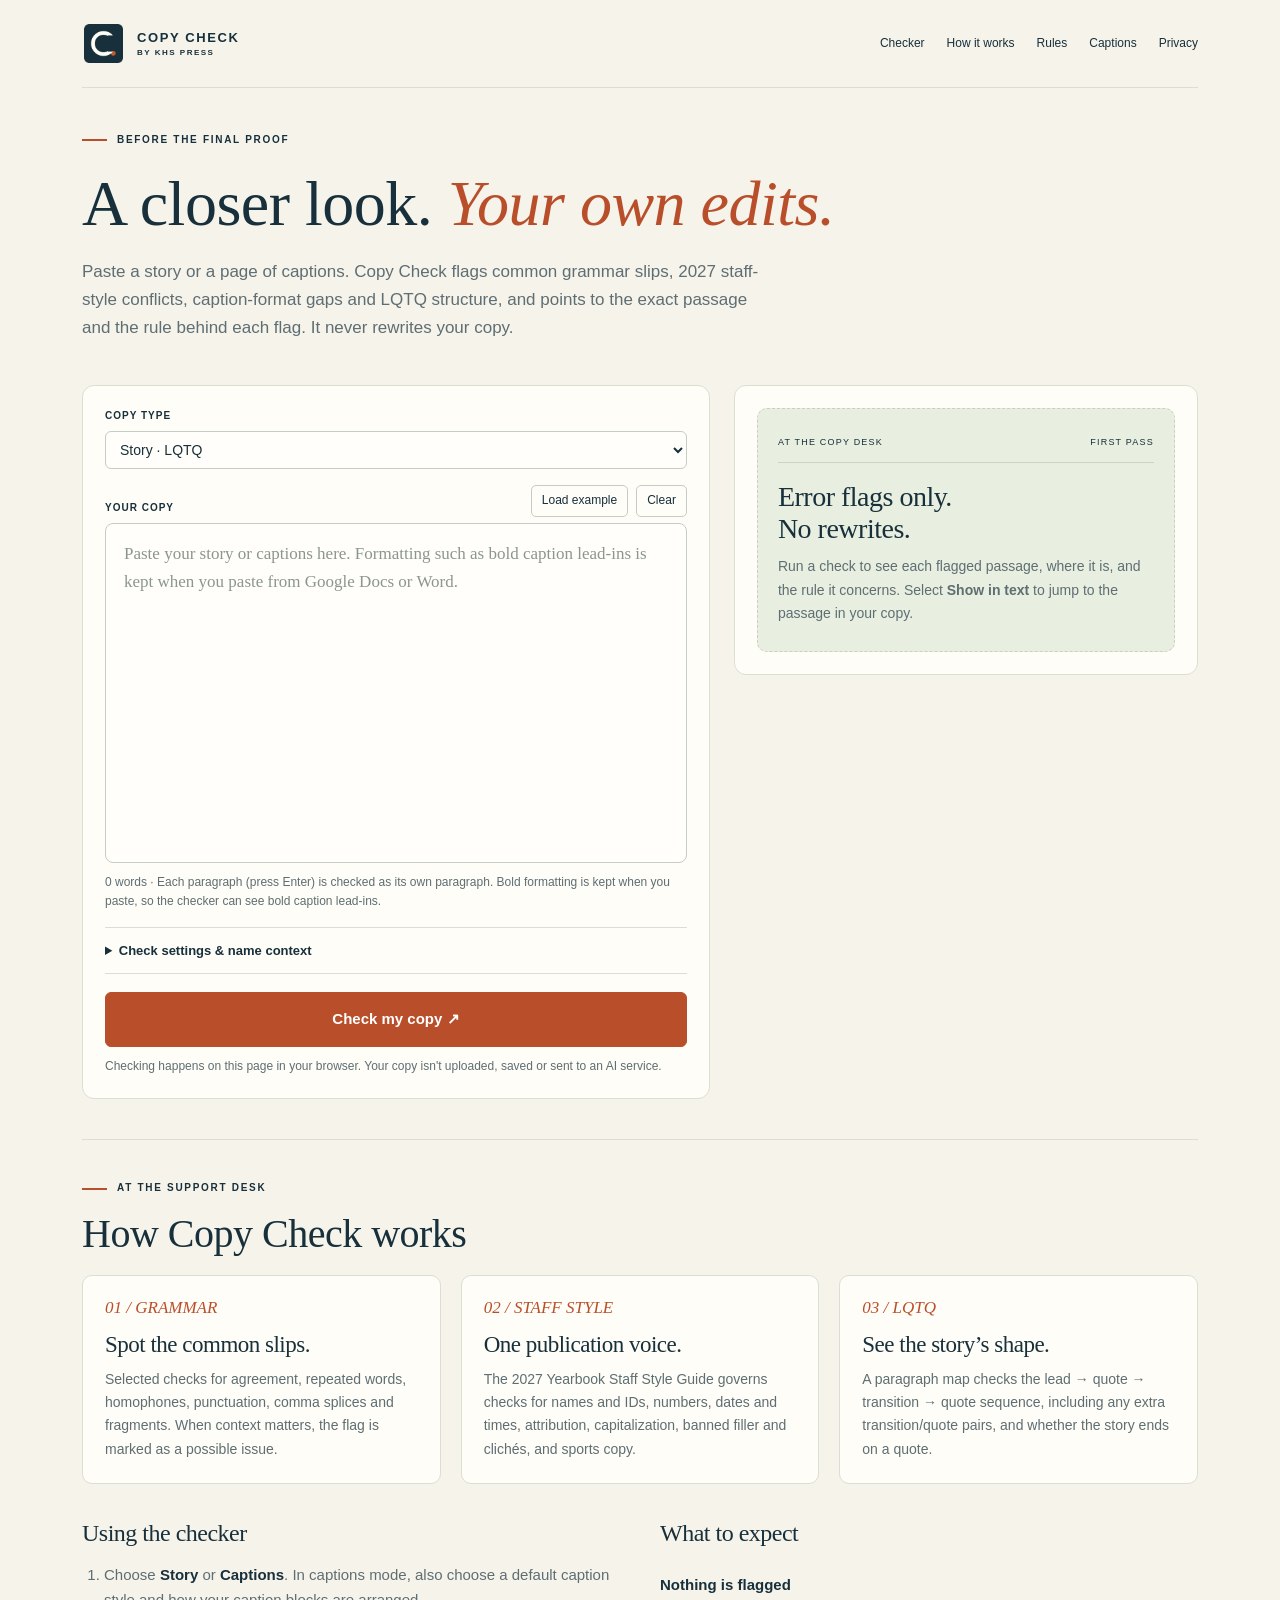
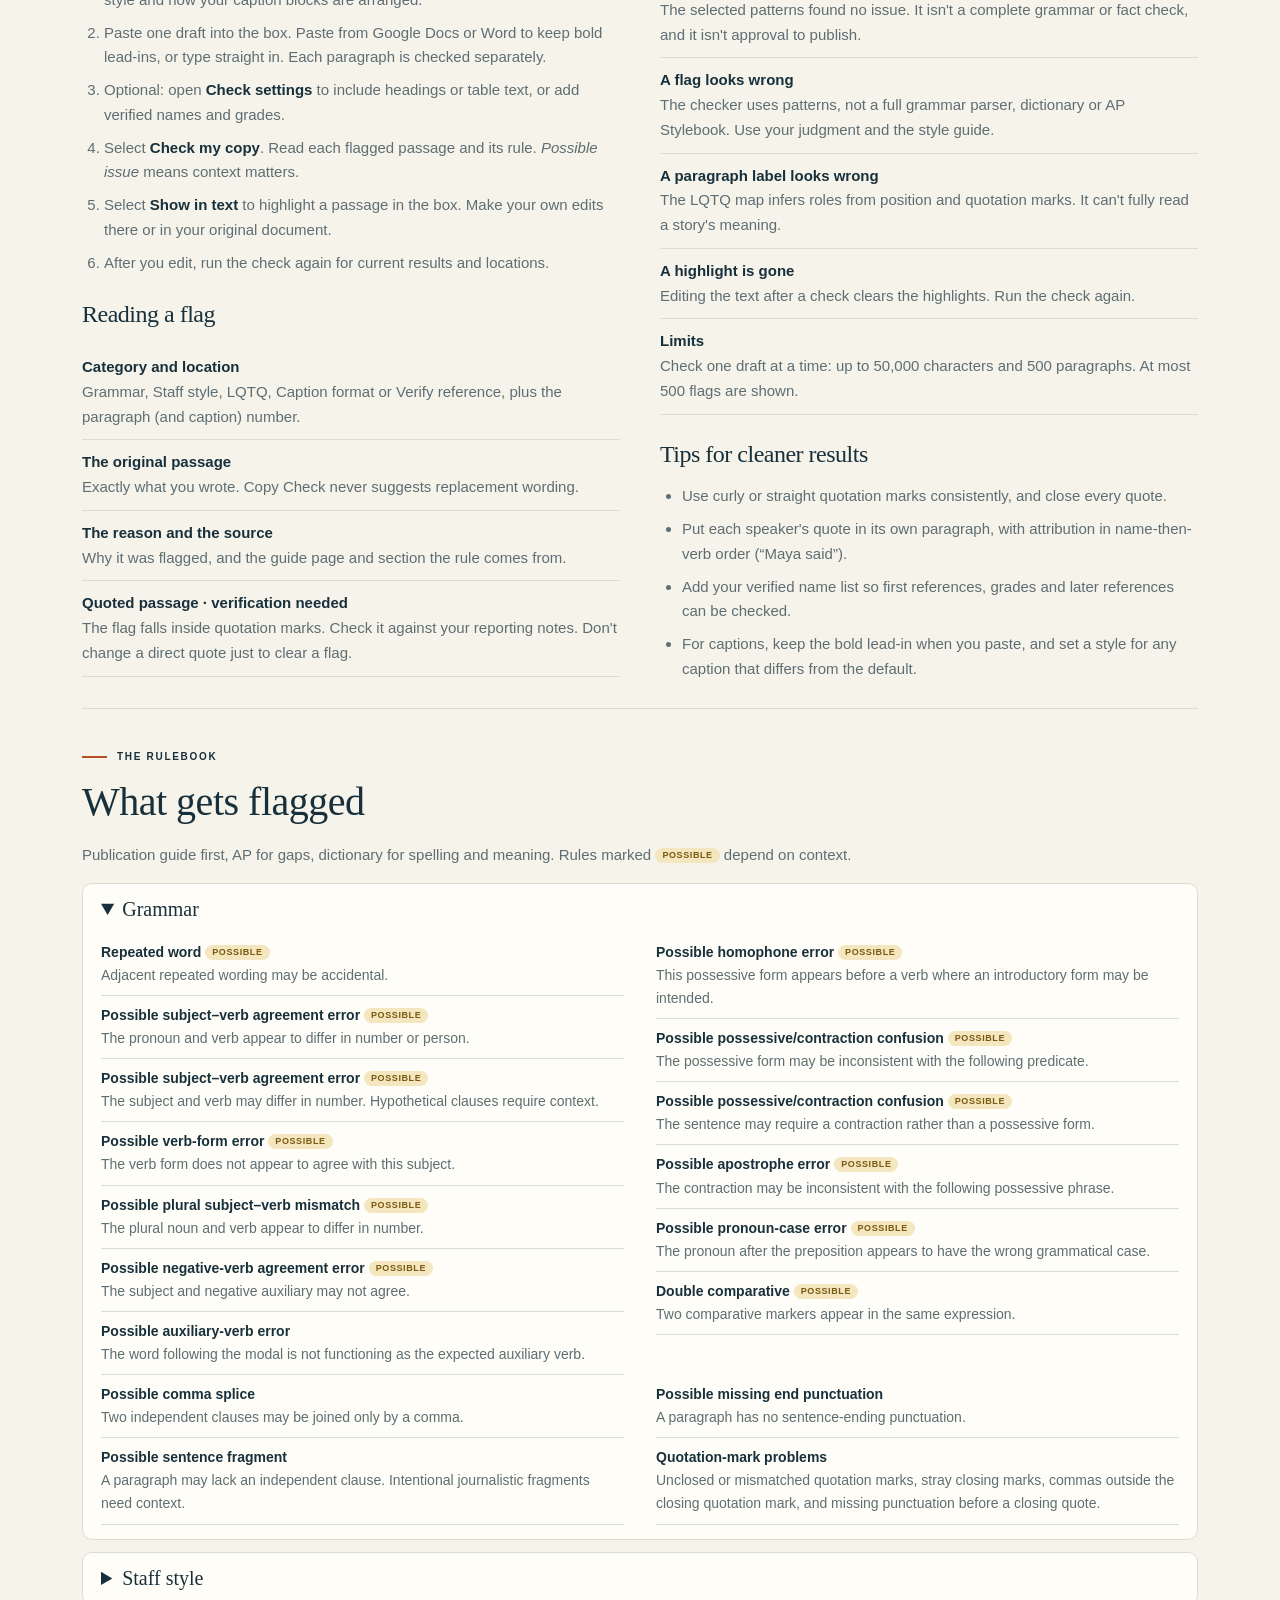
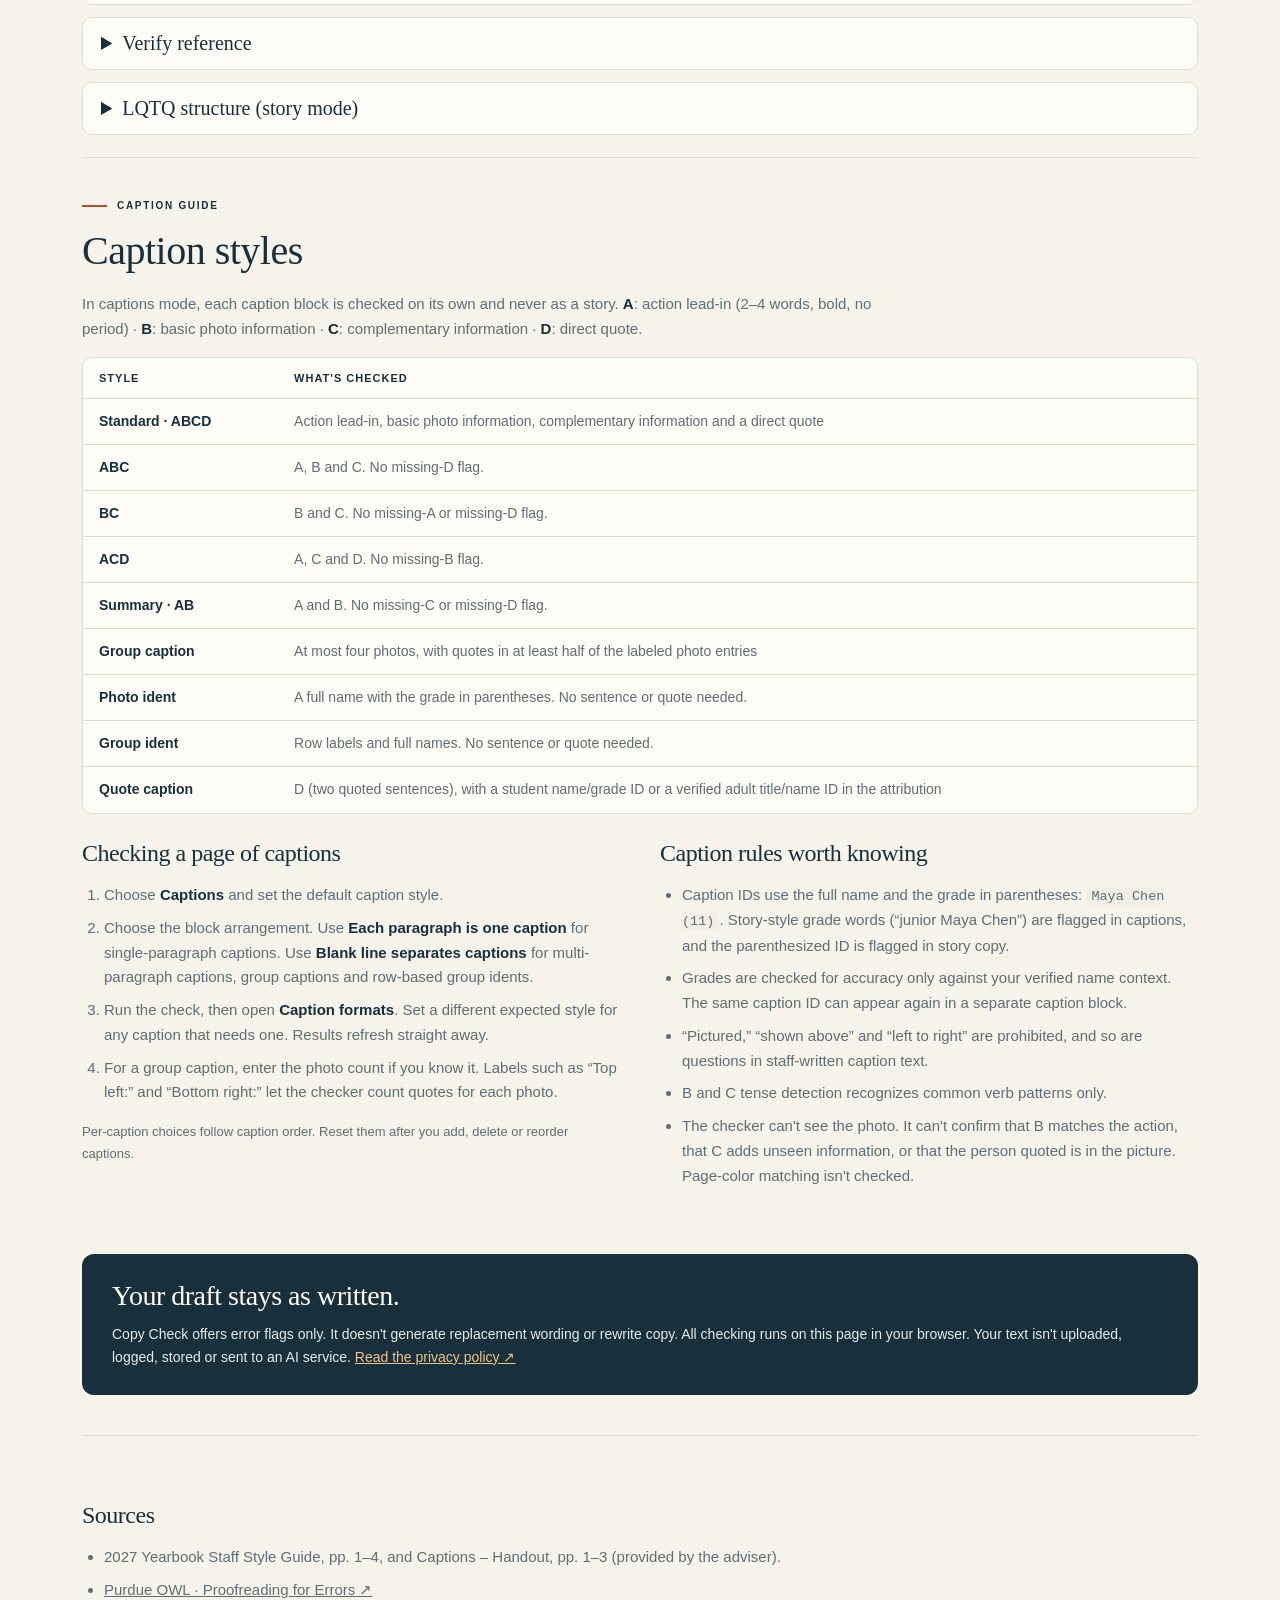
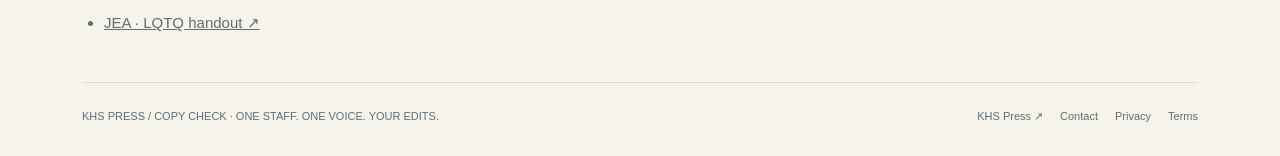
==== index.html @ 4b8bf02c "Copy Check standalone site Co-Authored-By: Claude Opus 5.5 <noreply@anthropic.com> Claude-Session: h" ====
<!doctype html>
<html lang="en">
<head>
<meta charset="utf-8">
<meta name="viewport" content="width=device-width,initial-scale=1">
<title>Copy Check · KHS Press yearbook copy checker</title>
<meta name="description" content="Paste a yearbook story or captions and get first-pass flags for grammar, staff style, caption format and LQTQ structure. Runs entirely in your browser.">
<link rel="icon" href="/icon-32.png">
<link rel="stylesheet" href="/styles.css?v=1">
</head>
<body>
<a class="skip" href="#main">Skip to content</a>
<div class="wrap">
<header class="site">
 <a class="brand" href="/" aria-label="Copy Check home"><img src="/icon-128.png" alt=""><span>COPY CHECK<small>BY KHS PRESS</small></span></a>
 <nav aria-label="Sections"><a href="#checker">Checker</a><a href="#guide">How it works</a><a href="#rules">Rules</a><a href="#captions">Captions</a><a href="/privacy.html">Privacy</a></nav>
</header>

<main id="main">
<section class="intro">
 <div class="eyebrow">BEFORE THE FINAL PROOF</div>
 <h1>A closer look. <em>Your own edits.</em></h1>
 <p>Paste a story or a page of captions. Copy Check flags common grammar slips, 2027 staff-style conflicts, caption-format gaps and LQTQ structure, and points to the exact passage and the rule behind each flag. It never rewrites your copy.</p>
</section>

<section id="checker" class="checker" aria-label="Copy checker">
 <div class="panel input-panel">
  <div class="controls">
   <div>
    <label class="field-label" for="mode">COPY TYPE</label>
    <select id="mode">
     <option value="story">Story · LQTQ</option>
     <option value="caption">Captions</option>
    </select>
   </div>
   <div class="caption-only" hidden>
    <label class="field-label" for="caption-format">DEFAULT CAPTION STYLE</label>
    <select id="caption-format"></select>
   </div>
   <div class="caption-only" hidden>
    <label class="field-label" for="caption-layout">CAPTION BLOCKS</label>
    <select id="caption-layout">
     <option value="paragraph">Each paragraph is one caption</option>
     <option value="blank">Blank line separates captions</option>
    </select>
   </div>
  </div>

  <div class="editor-bar">
   <label class="field-label" for="editor" id="editor-label">YOUR COPY</label>
   <div class="editor-tools">
    <button type="button" class="ghost" id="sample">Load example</button>
    <button type="button" class="ghost" id="clear">Clear</button>
   </div>
  </div>
  <div id="editor" class="editor" contenteditable="true" role="textbox" aria-multiline="true" aria-labelledby="editor-label" aria-describedby="editor-help" spellcheck="true" data-placeholder="Paste your story or captions here. Formatting such as bold caption lead-ins is kept when you paste from Google Docs or Word."></div>
  <p class="note" id="editor-help"><span id="counter">0 words</span> · Each paragraph (press Enter) is checked as its own paragraph. Bold formatting is kept when you paste, so the checker can see bold caption lead-ins.</p>

  <details class="settings">
   <summary>Check settings &amp; name context</summary>
   <label class="row"><input id="headings" type="checkbox"> <span>Include headings and titles</span></label>
   <label class="row"><input id="tables" type="checkbox"> <span>Include text pasted from tables</span></label>
   <label class="field-label" for="people">OPTIONAL VERIFIED NAME CONTEXT</label>
   <textarea id="people" rows="4" maxlength="10000" placeholder="student | Maya Chen | 12&#10;adult | Paul Reyes | band director"></textarea>
   <p>One person per line: <code>role | full name | grade or adult title</code>. Role is <code>student</code> (grade 9–12) or <code>adult</code>. With this list, the checker can compare first references, grades and later references against names you've verified. It isn't connected to Skyward or any directory, and nothing is saved.</p>
  </details>

  <button class="primary" id="check" type="button">Check my copy ↗</button>
  <p class="note">Checking happens on this page in your browser. Your copy isn't uploaded, saved or sent to an AI service.</p>
 </div>

 <div class="panel results-panel" aria-live="polite">
  <div id="status" class="status" role="status" hidden></div>
  <div id="empty" class="empty">
   <div class="meta"><span>AT THE COPY DESK</span><span>FIRST PASS</span></div>
   <h2>Error flags only.<br>No rewrites.</h2>
   <p>Run a check to see each flagged passage, where it is, and the rule it concerns. Select <strong>Show in text</strong> to jump to the passage in your copy.</p>
  </div>
  <section id="results" hidden aria-label="Check results">
   <div class="summary" id="summary"></div>
   <div class="tabs" role="tablist" aria-label="Result views">
    <button id="flags-tab" data-tab="flags" role="tab" aria-selected="true" aria-controls="flags-panel">Flagged passages</button>
    <button id="map-tab" data-tab="map" role="tab" aria-selected="false" aria-controls="map-panel" tabindex="-1">LQTQ map</button>
   </div>
   <div id="flags-panel" role="tabpanel" aria-labelledby="flags-tab">
    <label class="sr-only" for="filter">Filter flags</label>
    <div class="filter"><select id="filter">
     <option value="all">All flagged passages</option>
     <option value="grammar">Grammar</option>
     <option value="house">Staff style</option>
     <option value="structure">LQTQ</option>
     <option value="caption">Caption format</option>
     <option value="verify">Reference verification</option>
     <option value="quotes">Inside quotation marks</option>
    </select></div>
    <div id="flags-list"></div>
   </div>
   <div id="map-panel" role="tabpanel" aria-labelledby="map-tab" hidden>
    <p class="note" id="map-note"></p>
    <div id="map-list"></div>
   </div>
  </section>
 </div>
</section>

<section id="guide" class="guide">
 <div class="eyebrow">AT THE SUPPORT DESK</div>
 <h2>How Copy Check works</h2>
 <div class="columns">
  <article><span>01 / GRAMMAR</span><h3>Spot the common slips.</h3><p>Selected checks for agreement, repeated words, homophones, punctuation, comma splices and fragments. When context matters, the flag is marked as a possible issue.</p></article>
  <article><span>02 / STAFF STYLE</span><h3>One publication voice.</h3><p>The 2027 Yearbook Staff Style Guide governs checks for names and IDs, numbers, dates and times, attribution, capitalization, banned filler and clichés, and sports copy.</p></article>
  <article><span>03 / LQTQ</span><h3>See the story’s shape.</h3><p>A paragraph map checks the lead → quote → transition → quote sequence, including any extra transition/quote pairs, and whether the story ends on a quote.</p></article>
 </div>

 <div class="two-col">
  <div>
   <h3>Using the checker</h3>
   <ol>
    <li>Choose <strong>Story</strong> or <strong>Captions</strong>. In captions mode, also choose a default caption style and how your caption blocks are arranged.</li>
    <li>Paste one draft into the box. Paste from Google Docs or Word to keep bold lead-ins, or type straight in. Each paragraph is checked separately.</li>
    <li>Optional: open <strong>Check settings</strong> to include headings or table text, or add verified names and grades.</li>
    <li>Select <strong>Check my copy</strong>. Read each flagged passage and its rule. <em>Possible issue</em> means context matters.</li>
    <li>Select <strong>Show in text</strong> to highlight a passage in the box. Make your own edits there or in your original document.</li>
    <li>After you edit, run the check again for current results and locations.</li>
   </ol>
   <h3>Reading a flag</h3>
   <ul class="plain-list">
    <li><strong>Category and location</strong>Grammar, Staff style, LQTQ, Caption format or Verify reference, plus the paragraph (and caption) number.</li>
    <li><strong>The original passage</strong>Exactly what you wrote. Copy Check never suggests replacement wording.</li>
    <li><strong>The reason and the source</strong>Why it was flagged, and the guide page and section the rule comes from.</li>
    <li><strong>Quoted passage · verification needed</strong>The flag falls inside quotation marks. Check it against your reporting notes. Don't change a direct quote just to clear a flag.</li>
   </ul>
  </div>
  <div>
   <h3>What to expect</h3>
   <ul class="plain-list">
    <li><strong>Nothing is flagged</strong>The selected patterns found no issue. It isn't a complete grammar or fact check, and it isn't approval to publish.</li>
    <li><strong>A flag looks wrong</strong>The checker uses patterns, not a full grammar parser, dictionary or AP Stylebook. Use your judgment and the style guide.</li>
    <li><strong>A paragraph label looks wrong</strong>The LQTQ map infers roles from position and quotation marks. It can't fully read a story's meaning.</li>
    <li><strong>A highlight is gone</strong>Editing the text after a check clears the highlights. Run the check again.</li>
    <li><strong>Limits</strong>Check one draft at a time: up to 50,000 characters and 500 paragraphs. At most 500 flags are shown.</li>
   </ul>
   <h3>Tips for cleaner results</h3>
   <ul>
    <li>Use curly or straight quotation marks consistently, and close every quote.</li>
    <li>Put each speaker's quote in its own paragraph, with attribution in name-then-verb order (“Maya said”).</li>
    <li>Add your verified name list so first references, grades and later references can be checked.</li>
    <li>For captions, keep the bold lead-in when you paste, and set a style for any caption that differs from the default.</li>
   </ul>
  </div>
 </div>
</section>

<section id="rules" class="guide">
 <div class="eyebrow">THE RULEBOOK</div>
 <h2>What gets flagged</h2>
 <p class="lead-in">Publication guide first, AP for gaps, dictionary for spelling and meaning. Rules marked <span class="pill">possible</span> depend on context.</p>
 <div class="rule-groups">
  <details open><summary>Grammar</summary><div class="rule-list" data-category="grammar"></div>
   <ul class="rule-extra">
    <li><strong>Possible comma splice</strong>Two independent clauses may be joined only by a comma.</li>
    <li><strong>Possible sentence fragment</strong>A paragraph may lack an independent clause. Intentional journalistic fragments need context.</li>
    <li><strong>Possible missing end punctuation</strong>A paragraph has no sentence-ending punctuation.</li>
    <li><strong>Quotation-mark problems</strong>Unclosed or mismatched quotation marks, stray closing marks, commas outside the closing quotation mark, and missing punctuation before a closing quote.</li>
   </ul>
  </details>
  <details><summary>Staff style</summary><div class="rule-list" data-category="house"></div>
   <ul class="rule-extra">
    <li><strong>Numbers</strong>Small counts written as figures, numbers at the start of a sentence, and scores not in winner-first order.</li>
    <li><strong>Dates</strong>Abbreviated months used without a day, and lowercase weekday names.</li>
    <li><strong>Openings</strong>Story openings that match a pattern the guide prohibits.</li>
    <li><strong>Attribution</strong>Verb-before-name order (“said Maya”), quotes with no attribution, attribution that comes several sentences into a quote, and more than one speaker in a paragraph.</li>
    <li><strong>Names and IDs</strong>With verified name context: student and adult first references, caption IDs and grades, surname-only later references, and repeated full names.</li>
    <li><strong>Team levels</strong>An abbreviated team level (such as JV) with no earlier full reference.</li>
   </ul>
  </details>
  <details><summary>Verify reference</summary><div class="rule-list" data-category="verify"></div></details>
  <details><summary>LQTQ structure (story mode)</summary>
   <ul class="rule-extra">
    <li><strong>Possible missing lead</strong>The first paragraph was detected as a quote rather than a lead.</li>
    <li><strong>Possible LQTQ order mismatch</strong>The paragraph after the lead isn't a quote.</li>
    <li><strong>Possible missing LQTQ block</strong>Back-to-back paragraphs have the same role instead of alternating transition and quote.</li>
    <li><strong>Incomplete detected LQTQ sequence</strong>Fewer than two quote paragraphs were found.</li>
    <li><strong>Possible missing quote ending</strong>The last paragraph isn't a quote.</li>
   </ul>
  </details>
 </div>
</section>

<section id="captions" class="guide">
 <div class="eyebrow">CAPTION GUIDE</div>
 <h2>Caption styles</h2>
 <p class="lead-in">In captions mode, each caption block is checked on its own and never as a story. <strong>A</strong>: action lead-in (2–4 words, bold, no period) · <strong>B</strong>: basic photo information · <strong>C</strong>: complementary information · <strong>D</strong>: direct quote.</p>
 <div class="table-wrap"><table>
  <thead><tr><th>Style</th><th>What's checked</th></tr></thead>
  <tbody>
   <tr><td>Standard · ABCD</td><td>Action lead-in, basic photo information, complementary information and a direct quote</td></tr>
   <tr><td>ABC</td><td>A, B and C. No missing-D flag.</td></tr>
   <tr><td>BC</td><td>B and C. No missing-A or missing-D flag.</td></tr>
   <tr><td>ACD</td><td>A, C and D. No missing-B flag.</td></tr>
   <tr><td>Summary · AB</td><td>A and B. No missing-C or missing-D flag.</td></tr>
   <tr><td>Group caption</td><td>At most four photos, with quotes in at least half of the labeled photo entries</td></tr>
   <tr><td>Photo ident</td><td>A full name with the grade in parentheses. No sentence or quote needed.</td></tr>
   <tr><td>Group ident</td><td>Row labels and full names. No sentence or quote needed.</td></tr>
   <tr><td>Quote caption</td><td>D (two quoted sentences), with a student name/grade ID or a verified adult title/name ID in the attribution</td></tr>
  </tbody>
 </table></div>
 <div class="two-col">
  <div>
   <h3>Checking a page of captions</h3>
   <ol>
    <li>Choose <strong>Captions</strong> and set the default caption style.</li>
    <li>Choose the block arrangement. Use <strong>Each paragraph is one caption</strong> for single-paragraph captions. Use <strong>Blank line separates captions</strong> for multi-paragraph captions, group captions and row-based group idents.</li>
    <li>Run the check, then open <strong>Caption formats</strong>. Set a different expected style for any caption that needs one. Results refresh straight away.</li>
    <li>For a group caption, enter the photo count if you know it. Labels such as “Top left:” and “Bottom right:” let the checker count quotes for each photo.</li>
   </ol>
   <p class="small">Per-caption choices follow caption order. Reset them after you add, delete or reorder captions.</p>
  </div>
  <div>
   <h3>Caption rules worth knowing</h3>
   <ul>
    <li>Caption IDs use the full name and the grade in parentheses: <code>Maya Chen (11)</code>. Story-style grade words (“junior Maya Chen”) are flagged in captions, and the parenthesized ID is flagged in story copy.</li>
    <li>Grades are checked for accuracy only against your verified name context. The same caption ID can appear again in a separate caption block.</li>
    <li>“Pictured,” “shown above” and “left to right” are prohibited, and so are questions in staff-written caption text.</li>
    <li>B and C tense detection recognizes common verb patterns only.</li>
    <li>The checker can't see the photo. It can't confirm that B matches the action, that C adds unseen information, or that the person quoted is in the picture. Page-color matching isn't checked.</li>
   </ul>
  </div>
 </div>
</section>

<section class="callout">
 <h2>Your draft stays as written.</h2>
 <p>Copy Check offers error flags only. It doesn't generate replacement wording or rewrite copy. All checking runs on this page in your browser. Your text isn't uploaded, logged, stored or sent to an AI service. <a href="/privacy.html">Read the privacy policy ↗</a></p>
</section>

<section class="guide sources">
 <h3>Sources</h3>
 <ul>
  <li>2027 Yearbook Staff Style Guide, pp. 1–4, and Captions – Handout, pp. 1–3 (provided by the adviser).</li>
  <li><a href="https://owl.purdue.edu/owl/general_writing/the_writing_process/proofreading/proofreading_for_errors.html" target="_blank" rel="noopener">Purdue OWL · Proofreading for Errors ↗</a></li>
  <li><a href="https://jea.org/wp-content/uploads/news-writing/handout-3.2.1-lqtq-handout.pdf" target="_blank" rel="noopener">JEA · LQTQ handout ↗</a></li>
 </ul>
</section>
</main>

<footer>
 <span>KHS PRESS / COPY CHECK · ONE STAFF. ONE VOICE. YOUR EDITS.</span>
 <div class="footer-links"><a href="https://khspress.com/">KHS Press ↗</a><a href="mailto:fitz.khspress@gmail.com">Contact</a><a href="/privacy.html">Privacy</a><a href="/terms.html">Terms</a></div>
</footer>
</div>
<script src="/engine.js?v=1"></script>
<script src="/app.js?v=1"></script>
</body>
</html>
---- styles.css ----
:root{--paper:#f6f3eb;--ink:#17303b;--muted:#5e6e73;--rust:#b94f2a;--rust-dark:#9c3e20;--line:#d9dfd1;--green:#e8eee0;--card:#fffdf7;--field:#fffefa;--excerpt:#f1eee5;--flag:rgba(229,170,92,.35);--active:rgba(185,79,42,.4)}
*{box-sizing:border-box}
html{scroll-behavior:smooth}
body{margin:0;background:var(--paper);color:var(--ink);font:16px/1.65 Arial,Helvetica,sans-serif}
a{color:inherit}
a:focus-visible,button:focus-visible,select:focus-visible,textarea:focus-visible,input:focus-visible,summary:focus-visible,.editor:focus-visible{outline:3px solid var(--rust);outline-offset:3px}
button,input,select,textarea{font:inherit;color:inherit}
button{cursor:pointer}button:disabled{cursor:default;opacity:.45}
code{font-size:.9em;background:var(--excerpt);padding:1px 5px;border-radius:3px}
h1,h2,h3{font-family:Georgia,serif;font-weight:400;line-height:1.15;letter-spacing:-.5px;margin-top:0}
p{margin-top:0}
.wrap{max-width:1180px;margin:auto;padding:0 32px}
header.site{display:flex;align-items:center;justify-content:space-between;gap:24px;padding:22px 0;border-bottom:1px solid var(--line)}
.brand{display:flex;align-items:center;gap:12px;text-decoration:none;font-size:13px;font-weight:bold;letter-spacing:1.6px;line-height:1.5}
.brand img{width:43px;height:43px}.brand small{display:block;font-size:8px;letter-spacing:1.5px}
nav{display:flex;gap:22px;font-size:12px;flex-wrap:wrap}nav a{text-decoration:none}nav a:hover{text-decoration:underline}
.eyebrow{font-size:10px;font-weight:bold;letter-spacing:1.7px;text-transform:uppercase}
.eyebrow:before{content:'';display:inline-block;vertical-align:middle;width:25px;height:2px;background:var(--rust);margin-right:10px}
.intro{padding:44px 0 26px;max-width:820px}
.intro h1{font-size:clamp(38px,5.4vw,64px);margin:18px 0}
.intro h1 em{color:var(--rust);font-style:italic}
.intro p{color:var(--muted);font-size:17px;max-width:680px}

.checker{display:grid;grid-template-columns:minmax(0,1.15fr) minmax(0,.85fr);gap:24px;align-items:start;padding-bottom:40px}
.panel{background:var(--card);border:1px solid var(--line);border-radius:12px;padding:22px}
.results-panel{position:sticky;top:16px;max-height:calc(100vh - 32px);overflow:auto}
.controls{display:grid;grid-template-columns:repeat(auto-fit,minmax(170px,1fr));gap:12px;margin-bottom:16px}
.field-label{display:block;font-size:10px;letter-spacing:1px;font-weight:bold;margin:0 0 6px}
select,input[type=number],textarea{width:100%;border:1px solid #c6cec3;border-radius:6px;background:var(--field);padding:9px 10px;font-size:14px}
.editor-bar{display:flex;justify-content:space-between;align-items:end;gap:10px}
.editor-tools{display:flex;gap:8px;margin-bottom:6px}
.ghost{background:none;border:1px solid #c4cec0;border-radius:5px;padding:5px 10px;font-size:12px}
.ghost:hover{background:var(--green)}
.editor{min-height:340px;max-height:65vh;overflow:auto;border:1px solid #c6cec3;border-radius:8px;background:var(--field);padding:16px 18px;font:17px/1.65 Georgia,serif;white-space:pre-wrap;overflow-wrap:anywhere}
.editor p{margin:0 0 .8em}.editor h3{font:700 19px/1.4 Georgia,serif;margin:0 0 .6em;letter-spacing:0}
.editor .cell{border-left:3px solid var(--line);padding-left:8px}
.editor.is-empty:before{content:attr(data-placeholder);color:#8b968f;pointer-events:none;display:block}
::highlight(copy-flag){background-color:var(--flag)}
::highlight(copy-active){background-color:var(--active);color:inherit}
.note{font-size:12px;line-height:1.6;color:var(--muted);margin:10px 0 0}
.primary{display:block;width:100%;padding:14px;background:var(--rust);border:1px solid var(--rust);border-radius:6px;color:#fff;font-size:15px;font-weight:bold;margin-top:18px}
.primary:hover{background:var(--rust-dark)}
details.settings{border-top:1px solid var(--line);border-bottom:1px solid var(--line);padding:12px 0;margin-top:16px}
details summary{cursor:pointer;font-size:13px;font-weight:bold}
.settings .row{display:flex;gap:8px;align-items:center;margin:12px 0 0;font-size:13px}
.settings input[type=checkbox]{accent-color:#426b56;width:16px;height:16px}
.settings .field-label{margin-top:16px}
.settings textarea{font:13px/1.7 ui-monospace,Menlo,monospace;resize:vertical}
.settings p{font-size:12px;color:var(--muted);margin:9px 0 0}

.status{border-radius:6px;padding:10px 12px;margin:0 0 14px;font-size:13px;background:#e9eee2;color:#345943}
.status.error{background:#fae5d7;color:#944224}
.empty{padding:26px 20px;background:var(--green);border:1px dashed #c8d1bc;border-radius:10px}
.empty .meta{display:flex;justify-content:space-between;font-size:9px;letter-spacing:1.2px;border-bottom:1px solid #ccd5bf;padding-bottom:12px;margin-bottom:18px}
.empty h2{font-size:28px;margin-bottom:10px}.empty p{font-size:14px;color:var(--muted);margin:0}
.small-empty{margin-top:4px}.small-empty h2{font-size:22px}
.summary{padding:4px 0 12px}
.summary-top{display:flex;gap:14px;align-items:center;margin-bottom:6px}
.number{font:44px/1 Georgia,serif;letter-spacing:-1px}
.summary-top strong{font-size:14px}.summary-top span{font-size:12px;color:var(--muted);display:block;margin-top:2px}
.summary p{font-size:12px;color:var(--muted);margin:0}
.tabs{display:flex;gap:20px;border-bottom:1px solid var(--line);margin:0 0 14px}
.tabs button{background:none;border:0;border-bottom:2px solid transparent;padding:10px 0;color:var(--muted);font-size:13px}
.tabs button[aria-selected=true]{border-color:var(--rust);color:var(--ink);font-weight:bold}
.filter{margin-bottom:12px}
.card{background:var(--field);border:1px solid var(--line);border-left:4px solid #b87952;border-radius:8px;margin-bottom:12px;padding:14px}
.card.grammar{border-left-color:#698b98}.card.structure{border-left-color:#798b67}.card.caption{border-left-color:#a07bb0}.card.verify{border-left-color:#c9a23d}
.card .meta{display:flex;justify-content:space-between;gap:8px;font-size:10px;letter-spacing:.5px;text-transform:uppercase;color:#8b4c2e;margin-bottom:7px}
.card h3{font:bold 15px/1.35 Arial,Helvetica,sans-serif;letter-spacing:0;margin-bottom:8px}
.quote{background:#eee8d9;padding:3px 6px;display:inline-block;border-radius:3px;color:#775b2e;font-size:10px;margin-bottom:8px}
.excerpt{font:16px/1.55 Georgia,serif;padding:8px 10px;background:var(--excerpt);border-radius:4px;overflow-wrap:anywhere;white-space:pre-wrap;margin:0 0 9px}
.reason{font-size:13px;color:var(--muted);line-height:1.6;margin:0 0 6px}
.source{font-size:11px;color:#7b857f;margin-bottom:10px}
.locate{border:1px solid #c4cec0;border-radius:5px;background:#edf1e7;padding:6px 10px;font-size:12px}
.locate:hover:not(:disabled){background:#e0e8d9}
#reset-caption-styles{margin-bottom:12px}
.para{padding:13px;background:var(--field);border:1px solid var(--line);border-radius:8px;margin-bottom:10px}
.para-top{display:flex;justify-content:space-between;gap:8px;font-size:10px;letter-spacing:.5px;margin-bottom:8px}
.para-top strong{color:#426b56;text-transform:uppercase}
.para p{font:15px/1.6 Georgia,serif;color:#586c6a;overflow-wrap:anywhere;margin:10px 0 9px}
.para p.note,.para p.reason{font:12px/1.6 Arial,Helvetica,sans-serif}
.para .field-label{margin-top:10px}

.guide{padding:40px 0 10px;border-top:1px solid var(--line)}
.guide h2{font-size:clamp(30px,4vw,40px);margin:14px 0 18px}
.guide h3{font-size:24px;margin:26px 0 12px}
.guide li,.guide p{color:var(--muted);font-size:15px}
.guide li{margin-bottom:8px}.guide ol,.guide ul{padding-left:22px}
.guide strong{color:var(--ink)}
.lead-in{max-width:820px}
.small{font-size:13px!important}
.columns{display:grid;grid-template-columns:repeat(3,1fr);gap:20px;margin-bottom:10px}
.columns article{padding:22px;background:var(--card);border:1px solid var(--line);border-radius:10px}
.columns article>span{font:italic 17px Georgia,serif;color:var(--rust);display:block;margin-bottom:14px}
.columns h3{margin:0 0 10px;font-size:23px}.columns p{font-size:14px;margin:0}
.two-col{display:grid;grid-template-columns:1fr 1fr;gap:40px}
.plain-list{list-style:none;padding:0!important}
.plain-list li{border-bottom:1px solid var(--line);padding:10px 0;margin:0}
.plain-list strong{display:block}
.rule-groups details{background:var(--card);border:1px solid var(--line);border-radius:10px;padding:14px 18px;margin-bottom:12px}
.rule-groups summary{font:20px Georgia,serif}
.rule-groups ul{list-style:none;padding:0!important;margin:12px 0 0;columns:2;column-gap:32px}
.rule-groups li{break-inside:avoid;font-size:14px;border-bottom:1px solid var(--line);padding:8px 0;margin:0}
.rule-groups li strong{display:block;font-size:14px}
.rule-groups li em{font-style:normal;font-size:11px;color:#8b4c2e;white-space:nowrap}
.rule-extra{margin-top:0!important}
.pill{display:inline-block;font:bold 9px/1 Arial,sans-serif;letter-spacing:.6px;text-transform:uppercase;color:#7a5a12;background:#f4e6bf;border-radius:10px;padding:3px 7px;vertical-align:2px}
.table-wrap{overflow-x:auto;border:1px solid var(--line);border-radius:10px;background:var(--card)}
table{border-collapse:collapse;width:100%;font-size:14px}
th,td{text-align:left;padding:11px 16px;border-bottom:1px solid var(--line);vertical-align:top}
th{font-size:11px;letter-spacing:1px;text-transform:uppercase}
td:first-child{font-weight:bold;white-space:nowrap}
tr:last-child td{border-bottom:0}
td{color:var(--muted)}td:first-child{color:var(--ink)}
.callout{padding:26px 30px;background:var(--ink);color:#fffcf4;border-radius:12px;margin:40px 0}
.callout h2{margin:0 0 10px;font-size:28px}.callout p{font-size:14px;margin:0;color:#e6ece9}.callout a{color:#f1c38b}
.sources{padding-bottom:30px}
.policy{max-width:760px;padding:46px 0 40px}
.policy h1{font-size:clamp(38px,5vw,52px);margin:18px 0}
.policy p,.policy li{color:var(--muted);font-size:15px}
.policy h2{font-size:27px;margin-top:28px}
.policy .date{font-size:12px;color:#76826e}
.policy .lead{font:21px/1.5 Georgia,serif;color:var(--ink);margin-bottom:26px}
footer{border-top:1px solid var(--line);padding:24px 0 32px;display:flex;flex-wrap:wrap;gap:16px 25px;align-items:center;justify-content:space-between;font-size:11px;color:var(--muted)}
footer a{text-decoration:none}footer a:hover{text-decoration:underline}
.footer-links{display:flex;flex-wrap:wrap;gap:17px}
.skip{position:absolute;left:10px;top:-80px;background:#fff;padding:10px;z-index:5}.skip:focus{top:10px}
.sr-only{position:absolute;width:1px;height:1px;overflow:hidden;clip:rect(0,0,0,0);padding:0;border:0;margin:-1px}
[hidden]{display:none!important}
@media(max-width:900px){
 .checker{grid-template-columns:1fr}
 .results-panel{position:static;max-height:none}
 .columns,.two-col{grid-template-columns:1fr}
 .two-col{gap:0}
 .rule-groups ul{columns:1}
}
@media(max-width:600px){
 .wrap{padding:0 16px}
 header.site{flex-wrap:wrap;gap:14px}
 nav{width:100%;gap:16px}
 .panel{padding:16px}
 .editor{min-height:260px;font-size:16px;padding:14px}
 .intro{padding-top:30px}
 td:first-child{white-space:normal}
 th,td{padding:10px 12px}
 .callout{padding:22px}
}
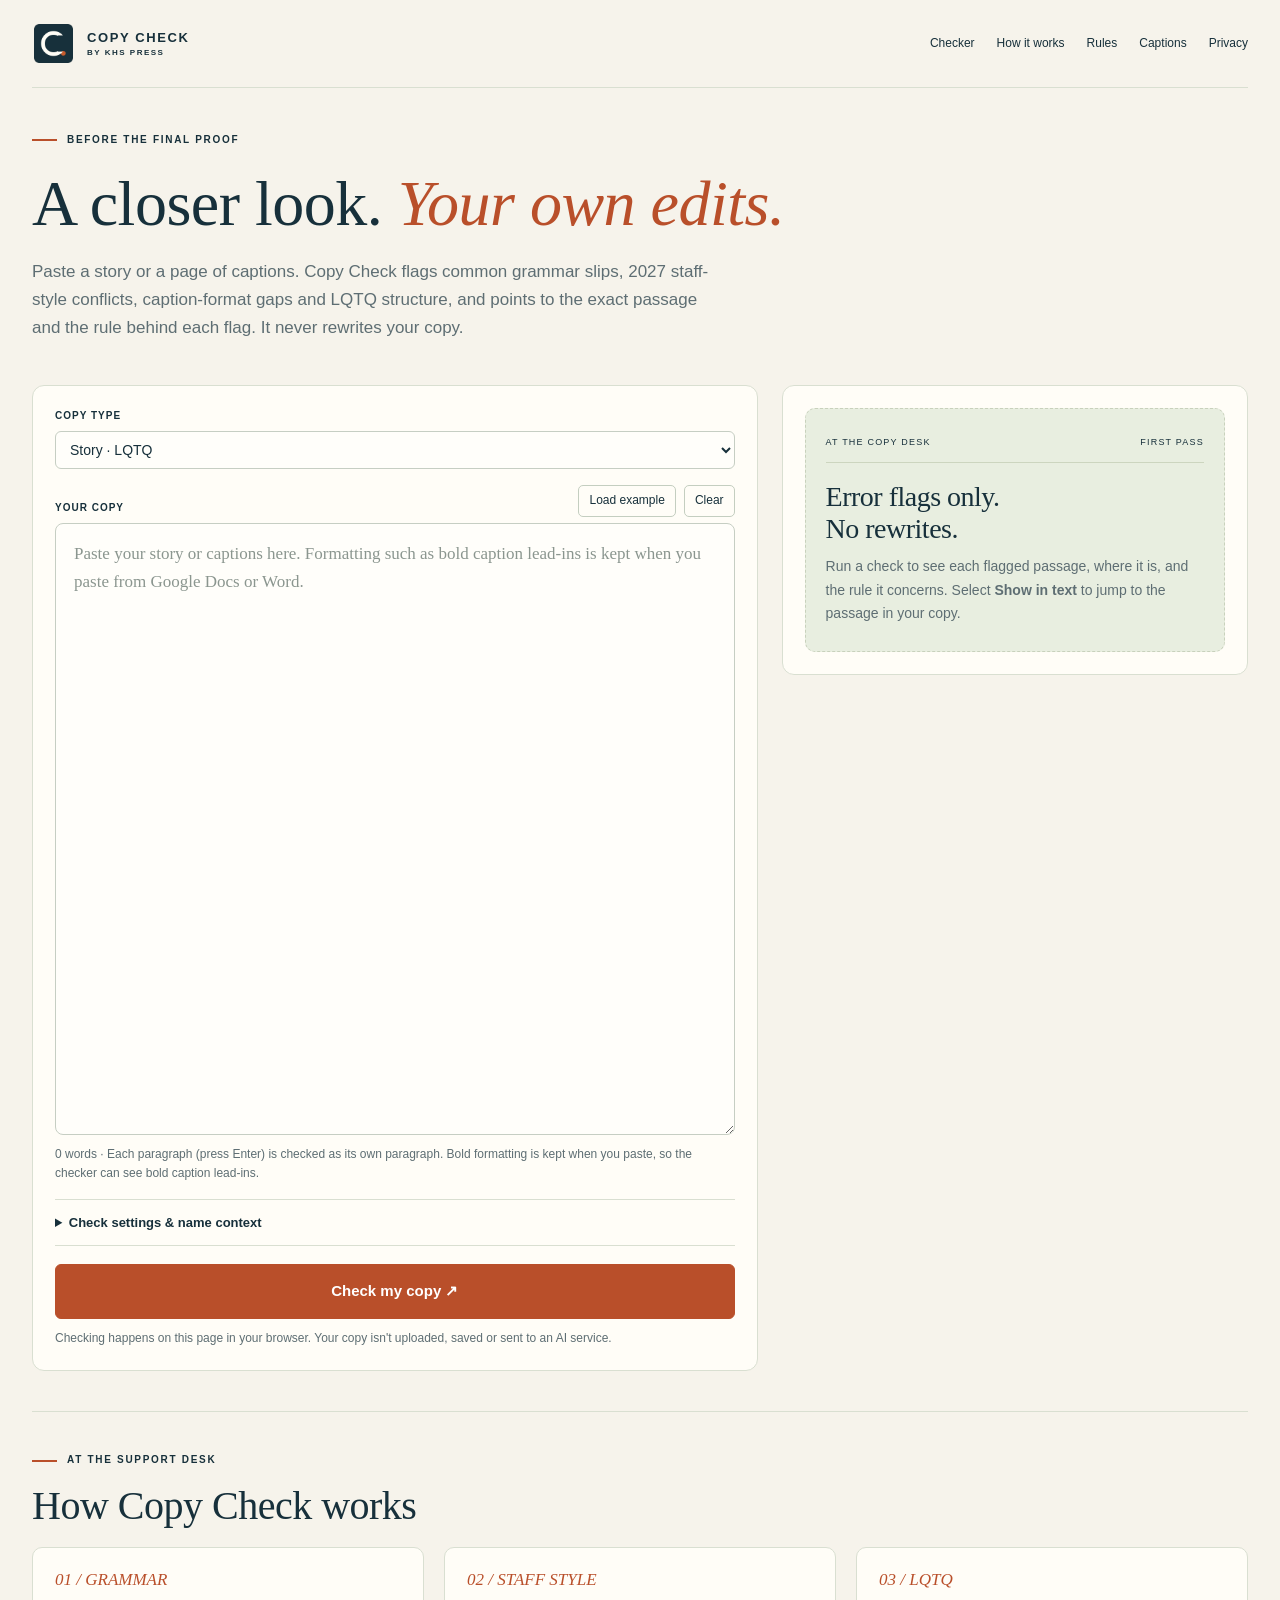
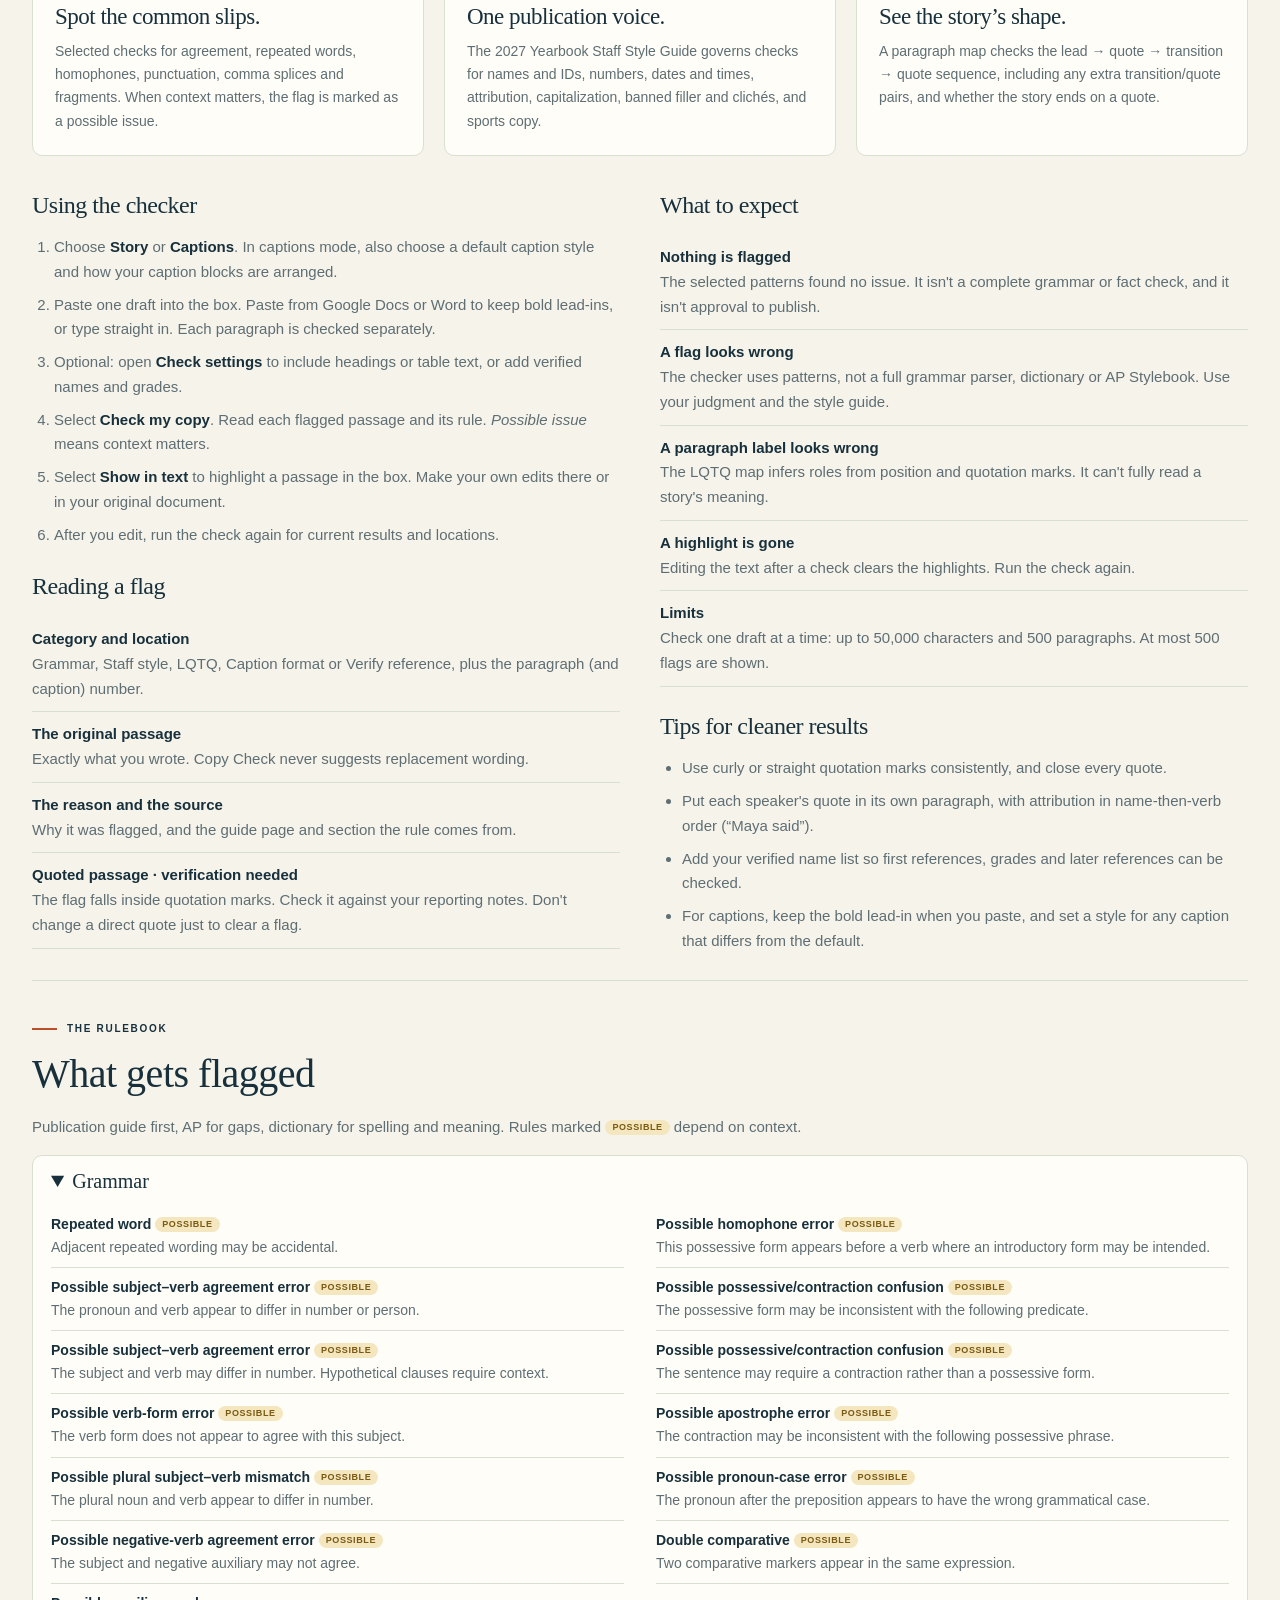
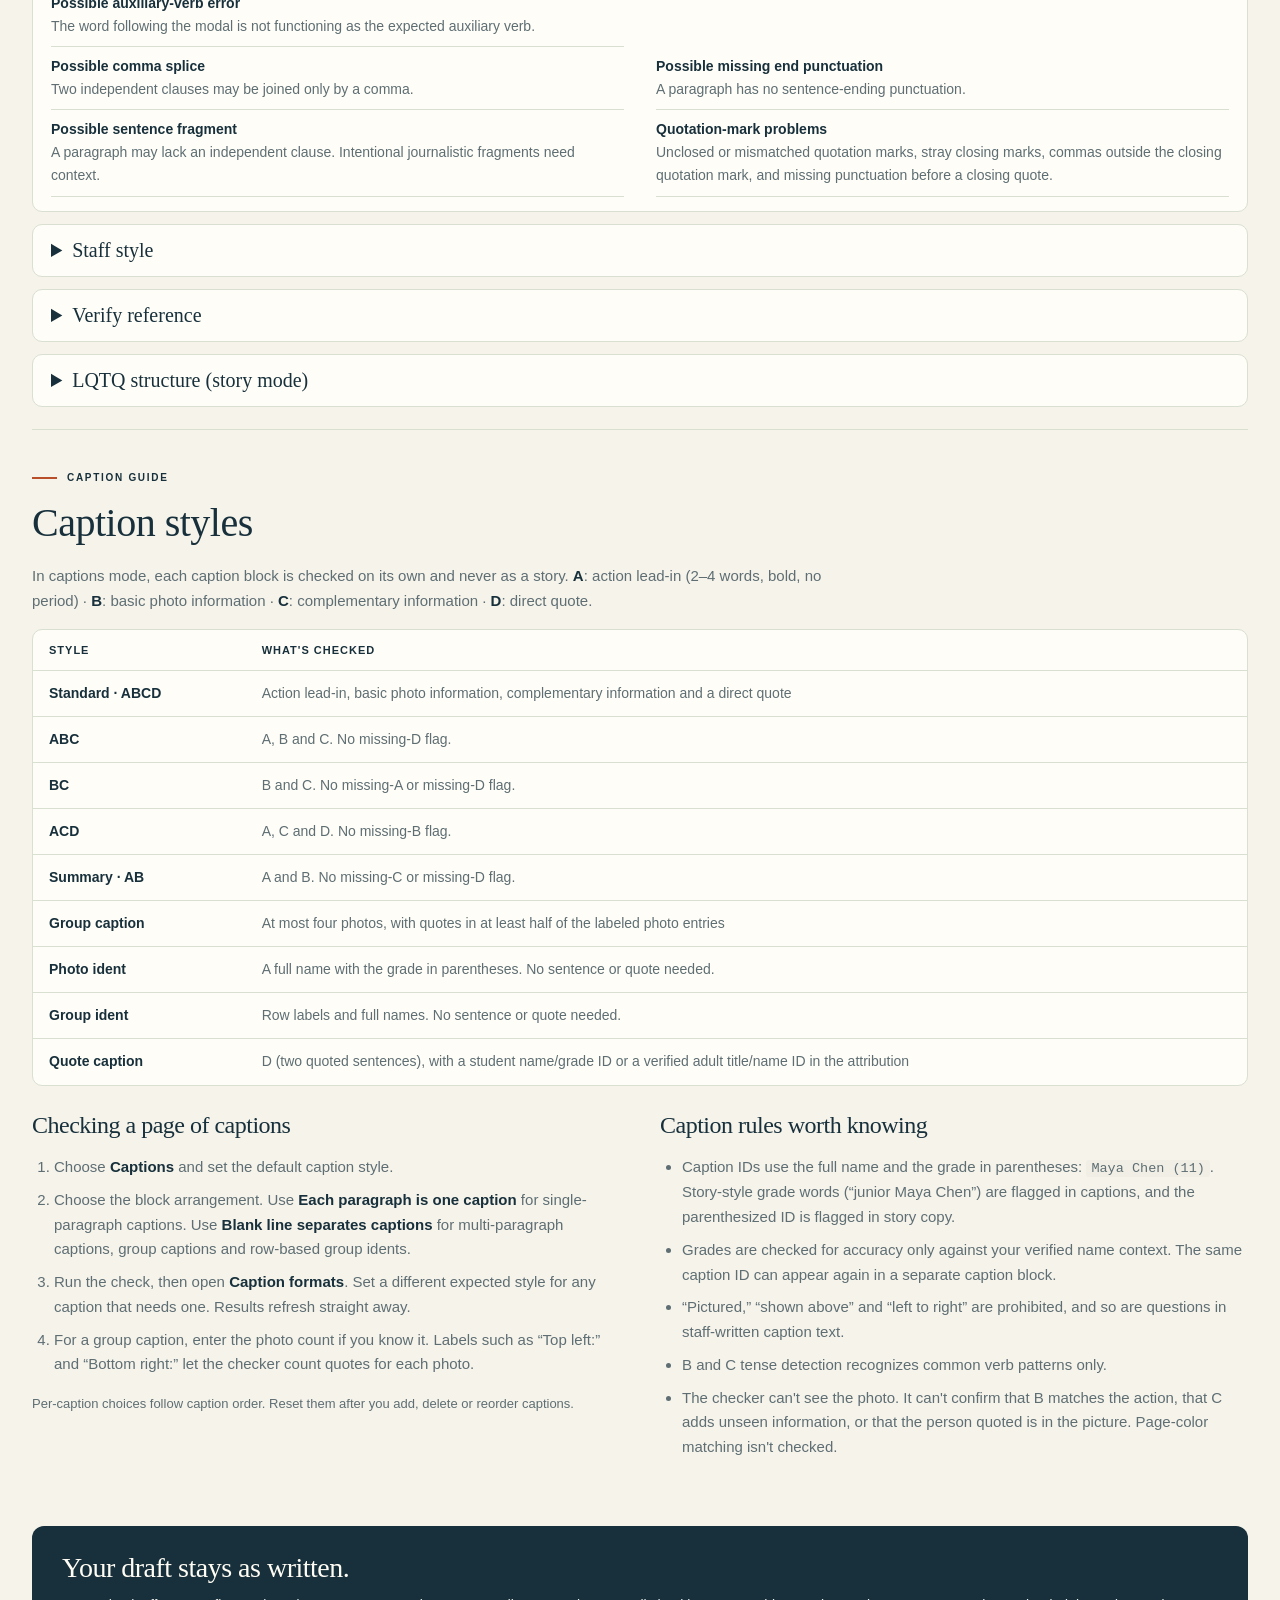
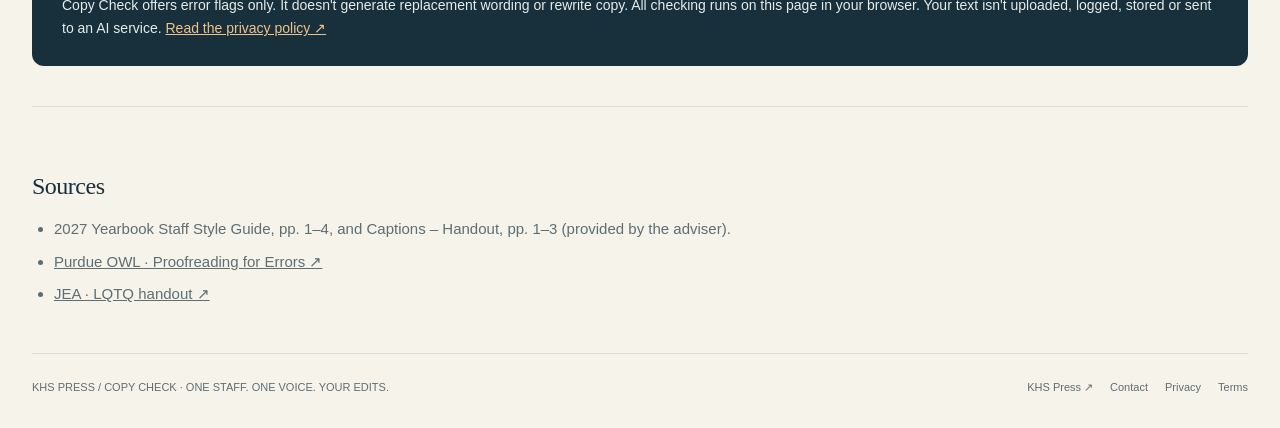
==== commit 8e0b698a: "Make the copy box larger on desktop Co-Authored-By: Claude Opus 5.5 <noreply@anthropic.com> Claude-S" ====
--- a/index.html
+++ b/index.html
@@ -6,7 +6,7 @@
 <title>Copy Check · KHS Press yearbook copy checker</title>
 <meta name="description" content="Paste a yearbook story or captions and get first-pass flags for grammar, staff style, caption format and LQTQ structure. Runs entirely in your browser.">
 <link rel="icon" href="/icon-32.png">
-<link rel="stylesheet" href="/styles.css?v=1">
+<link rel="stylesheet" href="/styles.css?v=2">
 </head>
 <body>
 <a class="skip" href="#main">Skip to content</a>
--- a/styles.css
+++ b/styles.css
@@ -9,7 +9,7 @@
 code{font-size:.9em;background:var(--excerpt);padding:1px 5px;border-radius:3px}
 h1,h2,h3{font-family:Georgia,serif;font-weight:400;line-height:1.15;letter-spacing:-.5px;margin-top:0}
 p{margin-top:0}
-.wrap{max-width:1180px;margin:auto;padding:0 32px}
+.wrap{max-width:1280px;margin:auto;padding:0 32px}
 header.site{display:flex;align-items:center;justify-content:space-between;gap:24px;padding:22px 0;border-bottom:1px solid var(--line)}
 .brand{display:flex;align-items:center;gap:12px;text-decoration:none;font-size:13px;font-weight:bold;letter-spacing:1.6px;line-height:1.5}
 .brand img{width:43px;height:43px}.brand small{display:block;font-size:8px;letter-spacing:1.5px}
@@ -21,7 +21,7 @@
 .intro h1 em{color:var(--rust);font-style:italic}
 .intro p{color:var(--muted);font-size:17px;max-width:680px}
 
-.checker{display:grid;grid-template-columns:minmax(0,1.15fr) minmax(0,.85fr);gap:24px;align-items:start;padding-bottom:40px}
+.checker{display:grid;grid-template-columns:minmax(0,1.4fr) minmax(0,.9fr);gap:24px;align-items:start;padding-bottom:40px}
 .panel{background:var(--card);border:1px solid var(--line);border-radius:12px;padding:22px}
 .results-panel{position:sticky;top:16px;max-height:calc(100vh - 32px);overflow:auto}
 .controls{display:grid;grid-template-columns:repeat(auto-fit,minmax(170px,1fr));gap:12px;margin-bottom:16px}
@@ -31,7 +31,7 @@
 .editor-tools{display:flex;gap:8px;margin-bottom:6px}
 .ghost{background:none;border:1px solid #c4cec0;border-radius:5px;padding:5px 10px;font-size:12px}
 .ghost:hover{background:var(--green)}
-.editor{min-height:340px;max-height:65vh;overflow:auto;border:1px solid #c6cec3;border-radius:8px;background:var(--field);padding:16px 18px;font:17px/1.65 Georgia,serif;white-space:pre-wrap;overflow-wrap:anywhere}
+.editor{min-height:max(520px,68vh);max-height:85vh;resize:vertical;overflow:auto;border:1px solid #c6cec3;border-radius:8px;background:var(--field);padding:16px 18px;font:17px/1.65 Georgia,serif;white-space:pre-wrap;overflow-wrap:anywhere}
 .editor p{margin:0 0 .8em}.editor h3{font:700 19px/1.4 Georgia,serif;margin:0 0 .6em;letter-spacing:0}
 .editor .cell{border-left:3px solid var(--line);padding-left:8px}
 .editor.is-empty:before{content:attr(data-placeholder);color:#8b968f;pointer-events:none;display:block}
@@ -128,6 +128,7 @@
 .sr-only{position:absolute;width:1px;height:1px;overflow:hidden;clip:rect(0,0,0,0);padding:0;border:0;margin:-1px}
 [hidden]{display:none!important}
 @media(max-width:900px){
+ .editor{min-height:380px;max-height:70vh}
  .checker{grid-template-columns:1fr}
  .results-panel{position:static;max-height:none}
  .columns,.two-col{grid-template-columns:1fr}
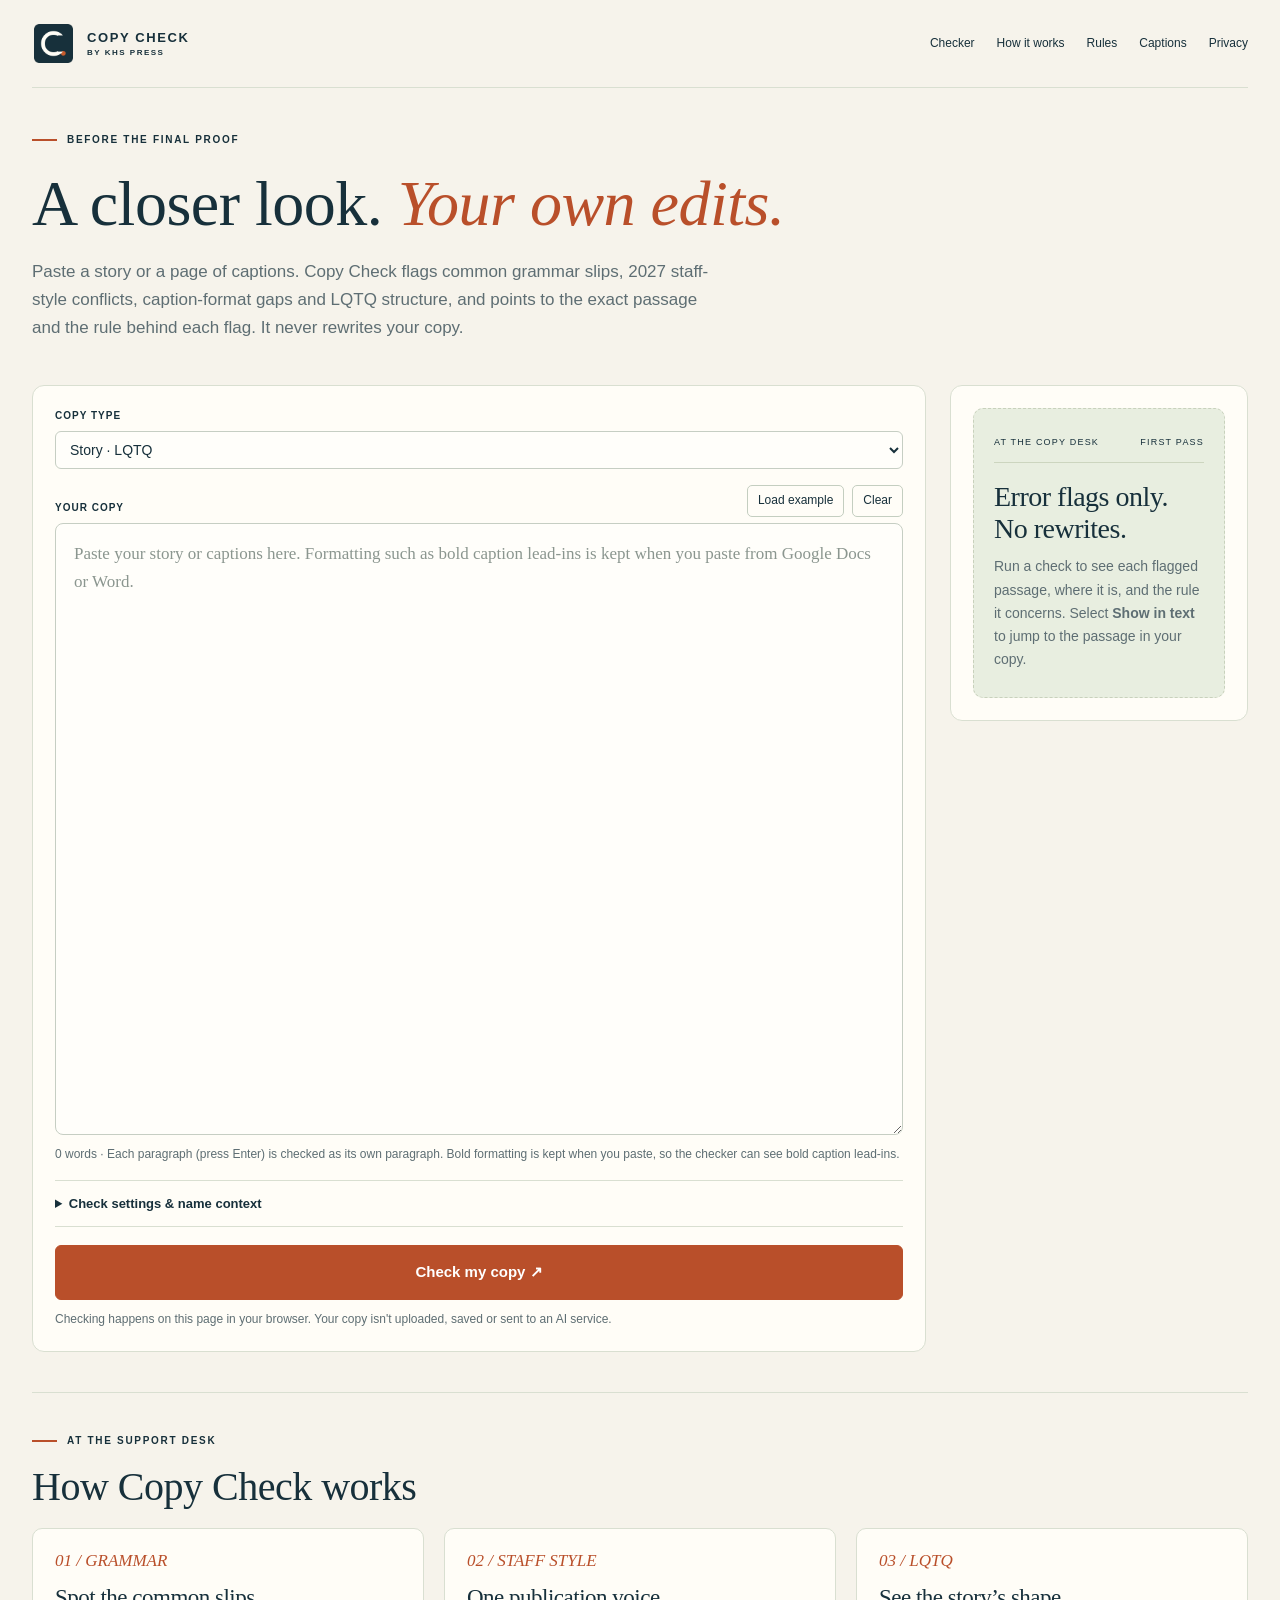
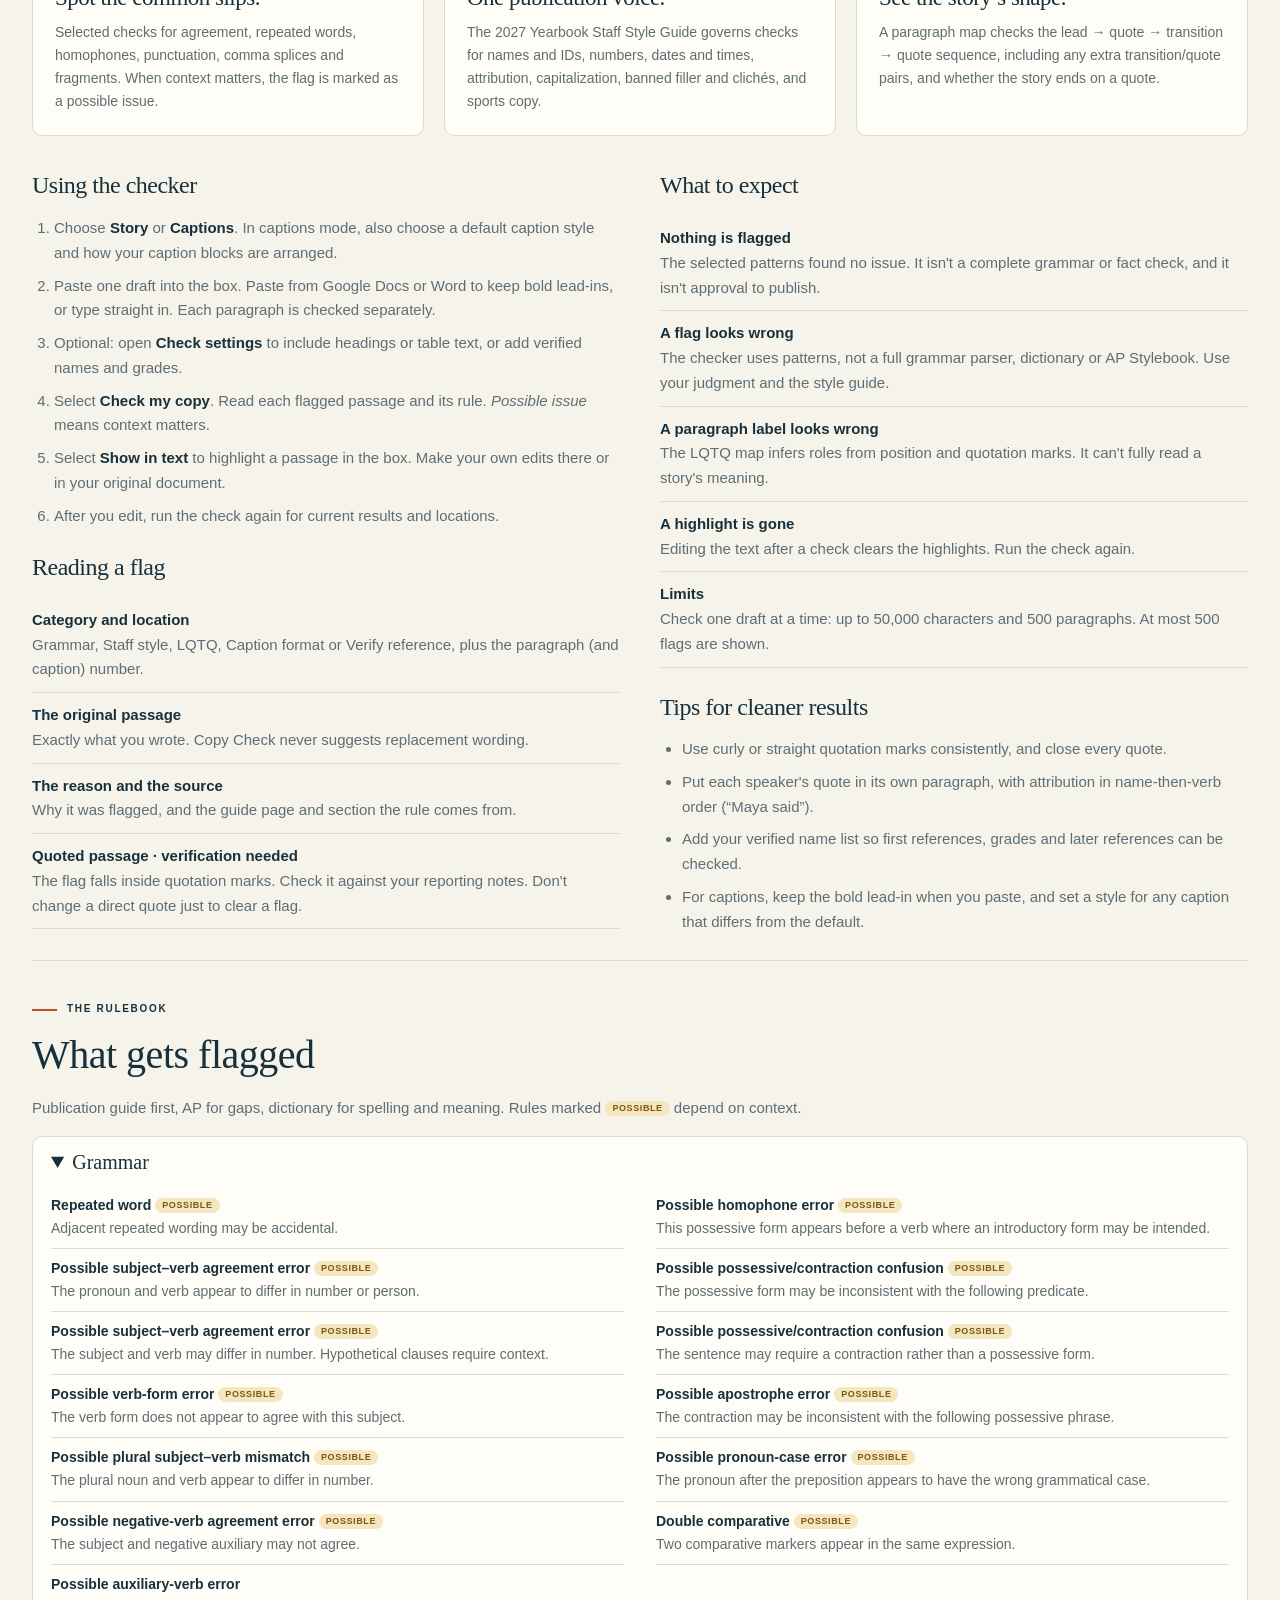
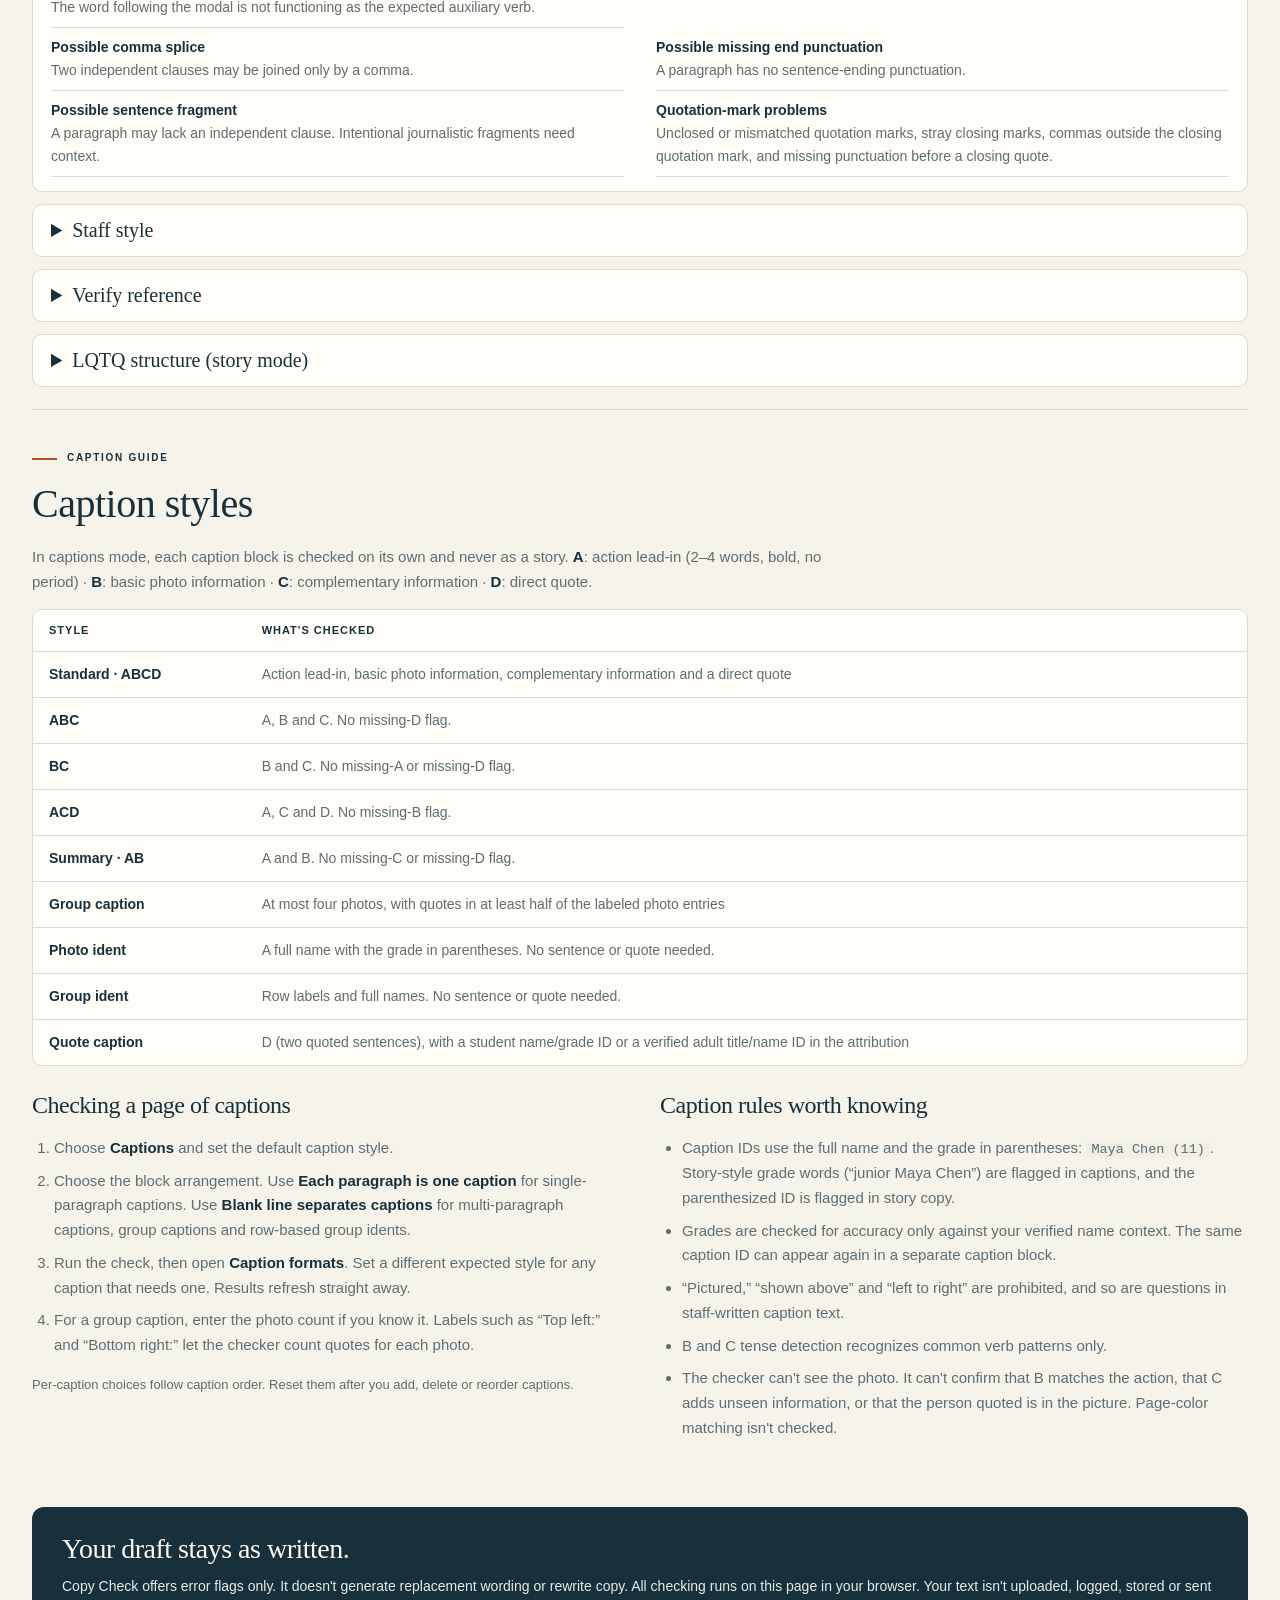
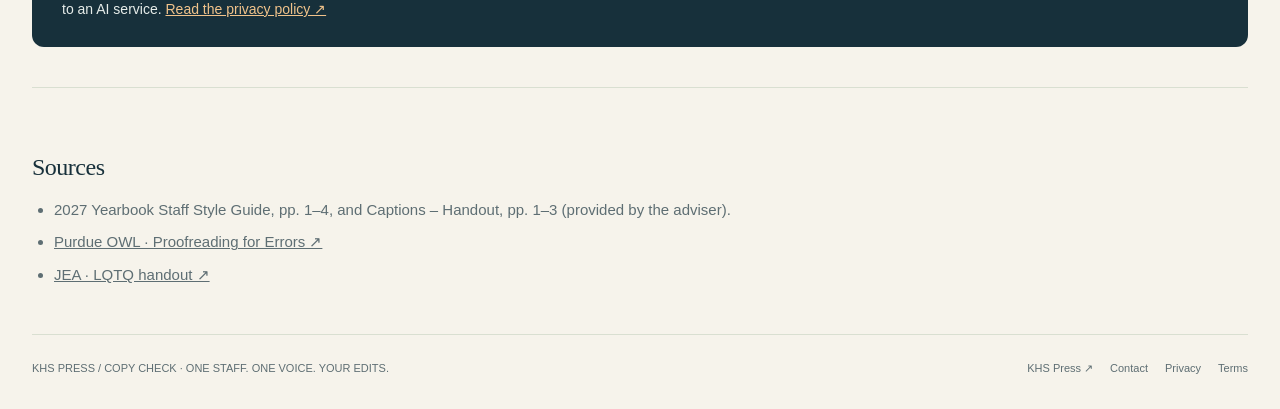
==== commit c1048c96: "Give the copy box three-quarters of the checker width Co-Authored-By: Claude Opus 5.5 <noreply@anthr" ====
--- a/index.html
+++ b/index.html
@@ -6,7 +6,7 @@
 <title>Copy Check · KHS Press yearbook copy checker</title>
 <meta name="description" content="Paste a yearbook story or captions and get first-pass flags for grammar, staff style, caption format and LQTQ structure. Runs entirely in your browser.">
 <link rel="icon" href="/icon-32.png">
-<link rel="stylesheet" href="/styles.css?v=2">
+<link rel="stylesheet" href="/styles.css?v=3">
 </head>
 <body>
 <a class="skip" href="#main">Skip to content</a>
--- a/styles.css
+++ b/styles.css
@@ -21,7 +21,7 @@
 .intro h1 em{color:var(--rust);font-style:italic}
 .intro p{color:var(--muted);font-size:17px;max-width:680px}
 
-.checker{display:grid;grid-template-columns:minmax(0,1.4fr) minmax(0,.9fr);gap:24px;align-items:start;padding-bottom:40px}
+.checker{display:grid;grid-template-columns:minmax(0,3fr) minmax(280px,1fr);gap:24px;align-items:start;padding-bottom:40px}
 .panel{background:var(--card);border:1px solid var(--line);border-radius:12px;padding:22px}
 .results-panel{position:sticky;top:16px;max-height:calc(100vh - 32px);overflow:auto}
 .controls{display:grid;grid-template-columns:repeat(auto-fit,minmax(170px,1fr));gap:12px;margin-bottom:16px}
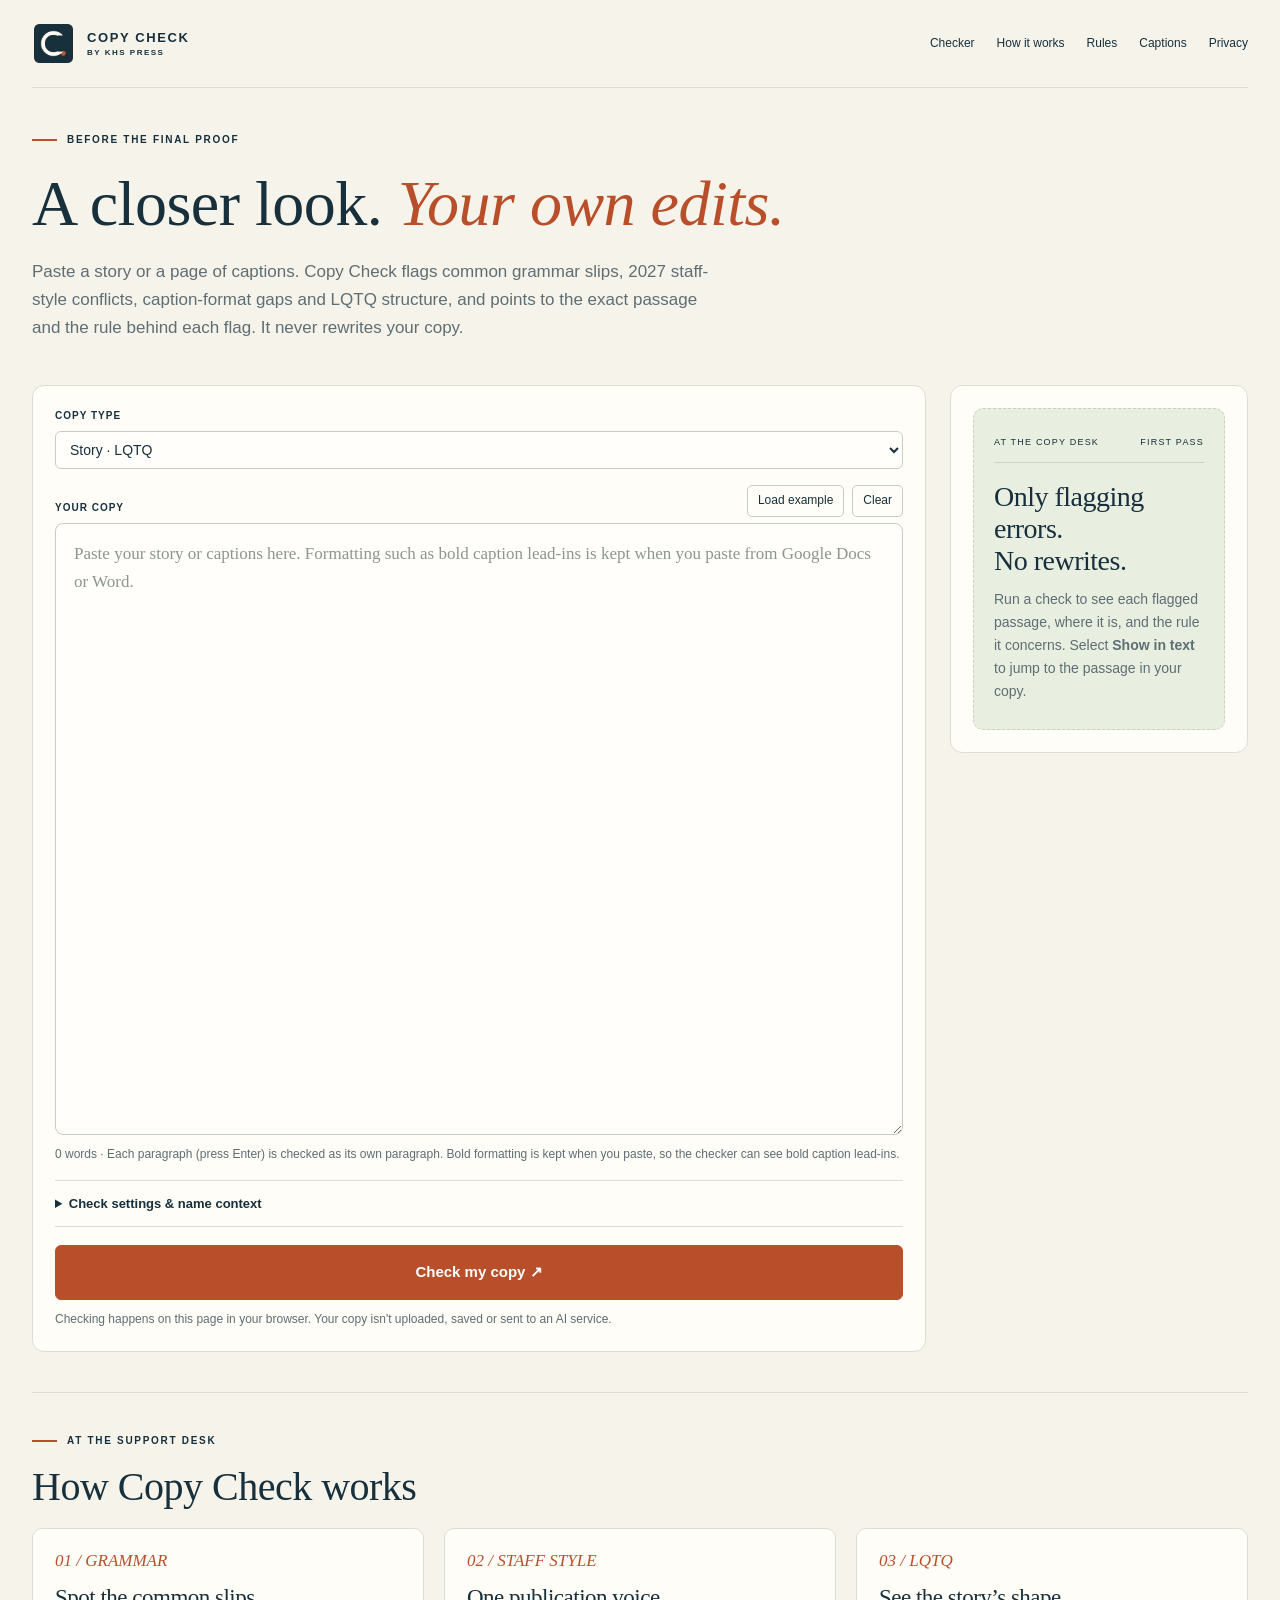
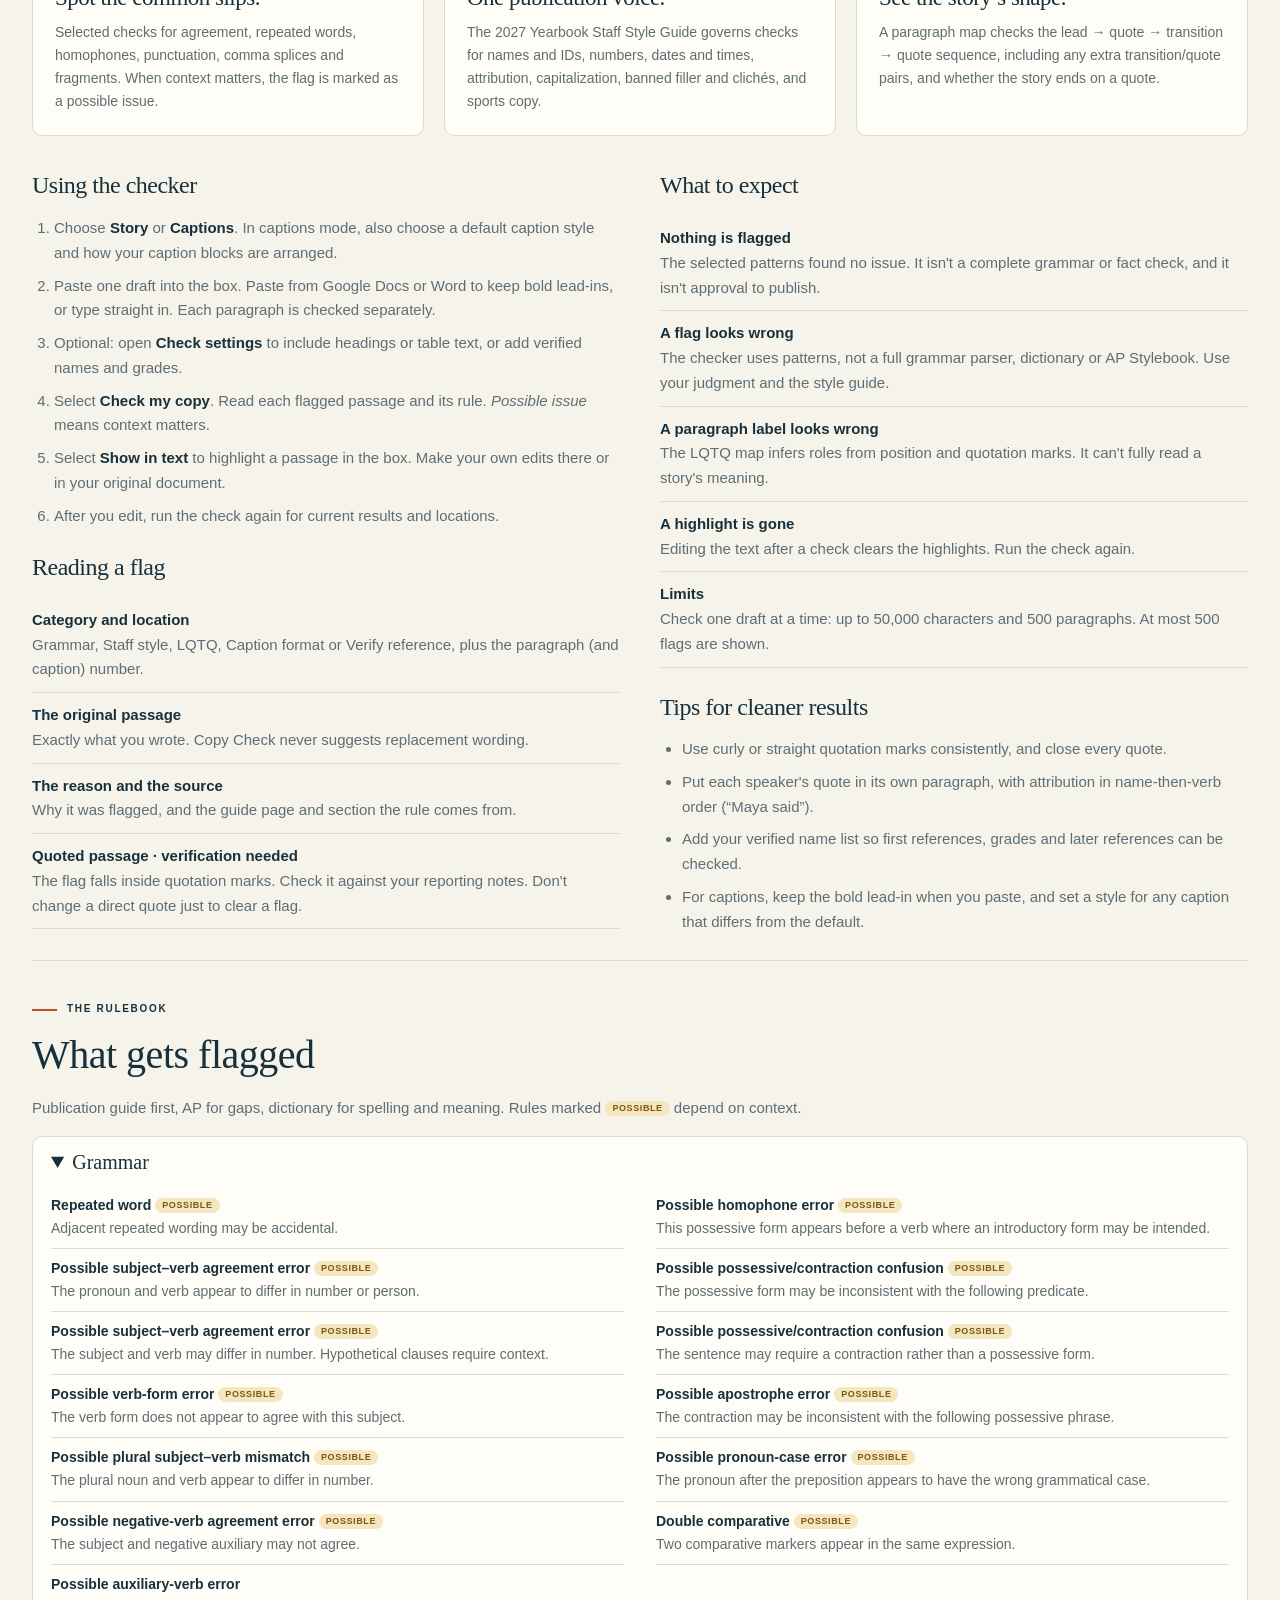
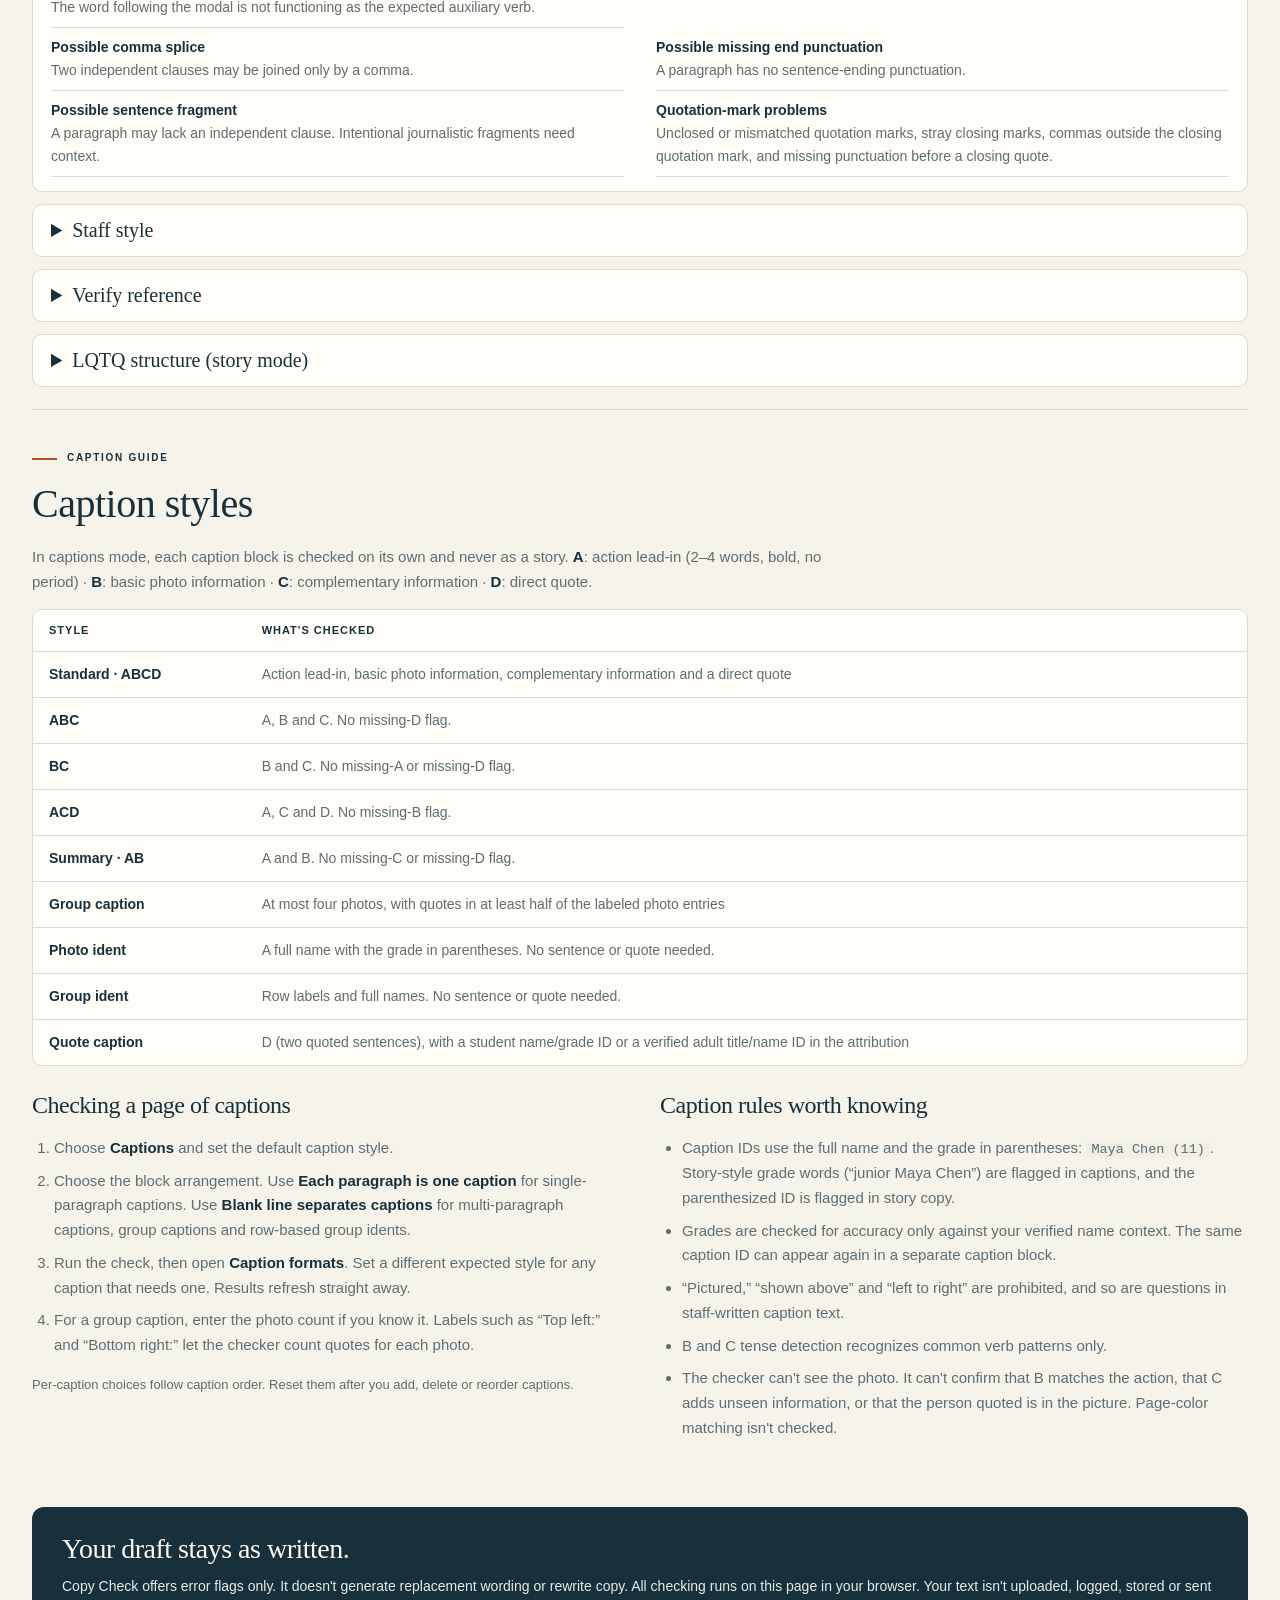
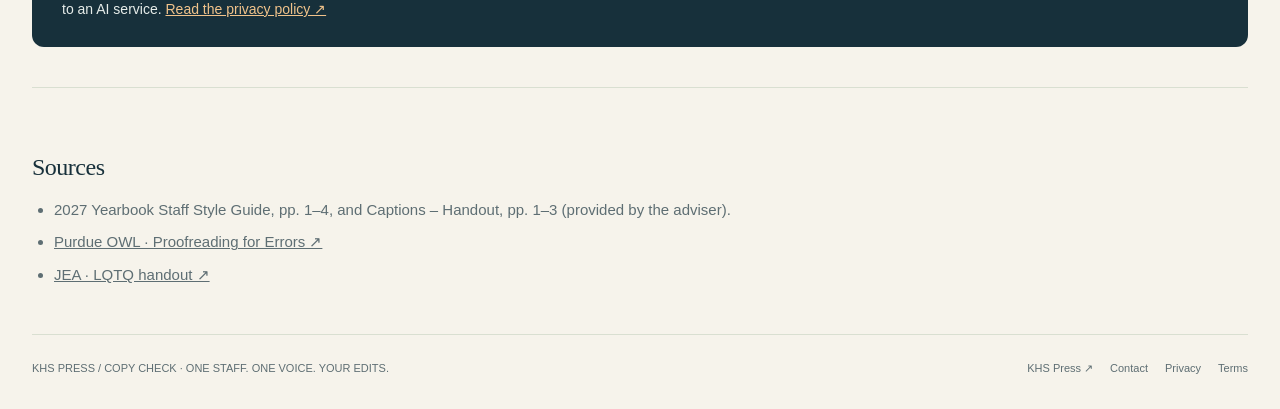
==== commit 004e6a87: "Reword results placeholder heading Co-Authored-By: Claude Opus 5.5 <noreply@anthropic.com> Claude-Se" ====
--- a/index.html
+++ b/index.html
@@ -73,7 +73,7 @@
   <div id="status" class="status" role="status" hidden></div>
   <div id="empty" class="empty">
    <div class="meta"><span>AT THE COPY DESK</span><span>FIRST PASS</span></div>
-   <h2>Error flags only.<br>No rewrites.</h2>
+   <h2>Only flagging errors.<br>No rewrites.</h2>
    <p>Run a check to see each flagged passage, where it is, and the rule it concerns. Select <strong>Show in text</strong> to jump to the passage in your copy.</p>
   </div>
   <section id="results" hidden aria-label="Check results">
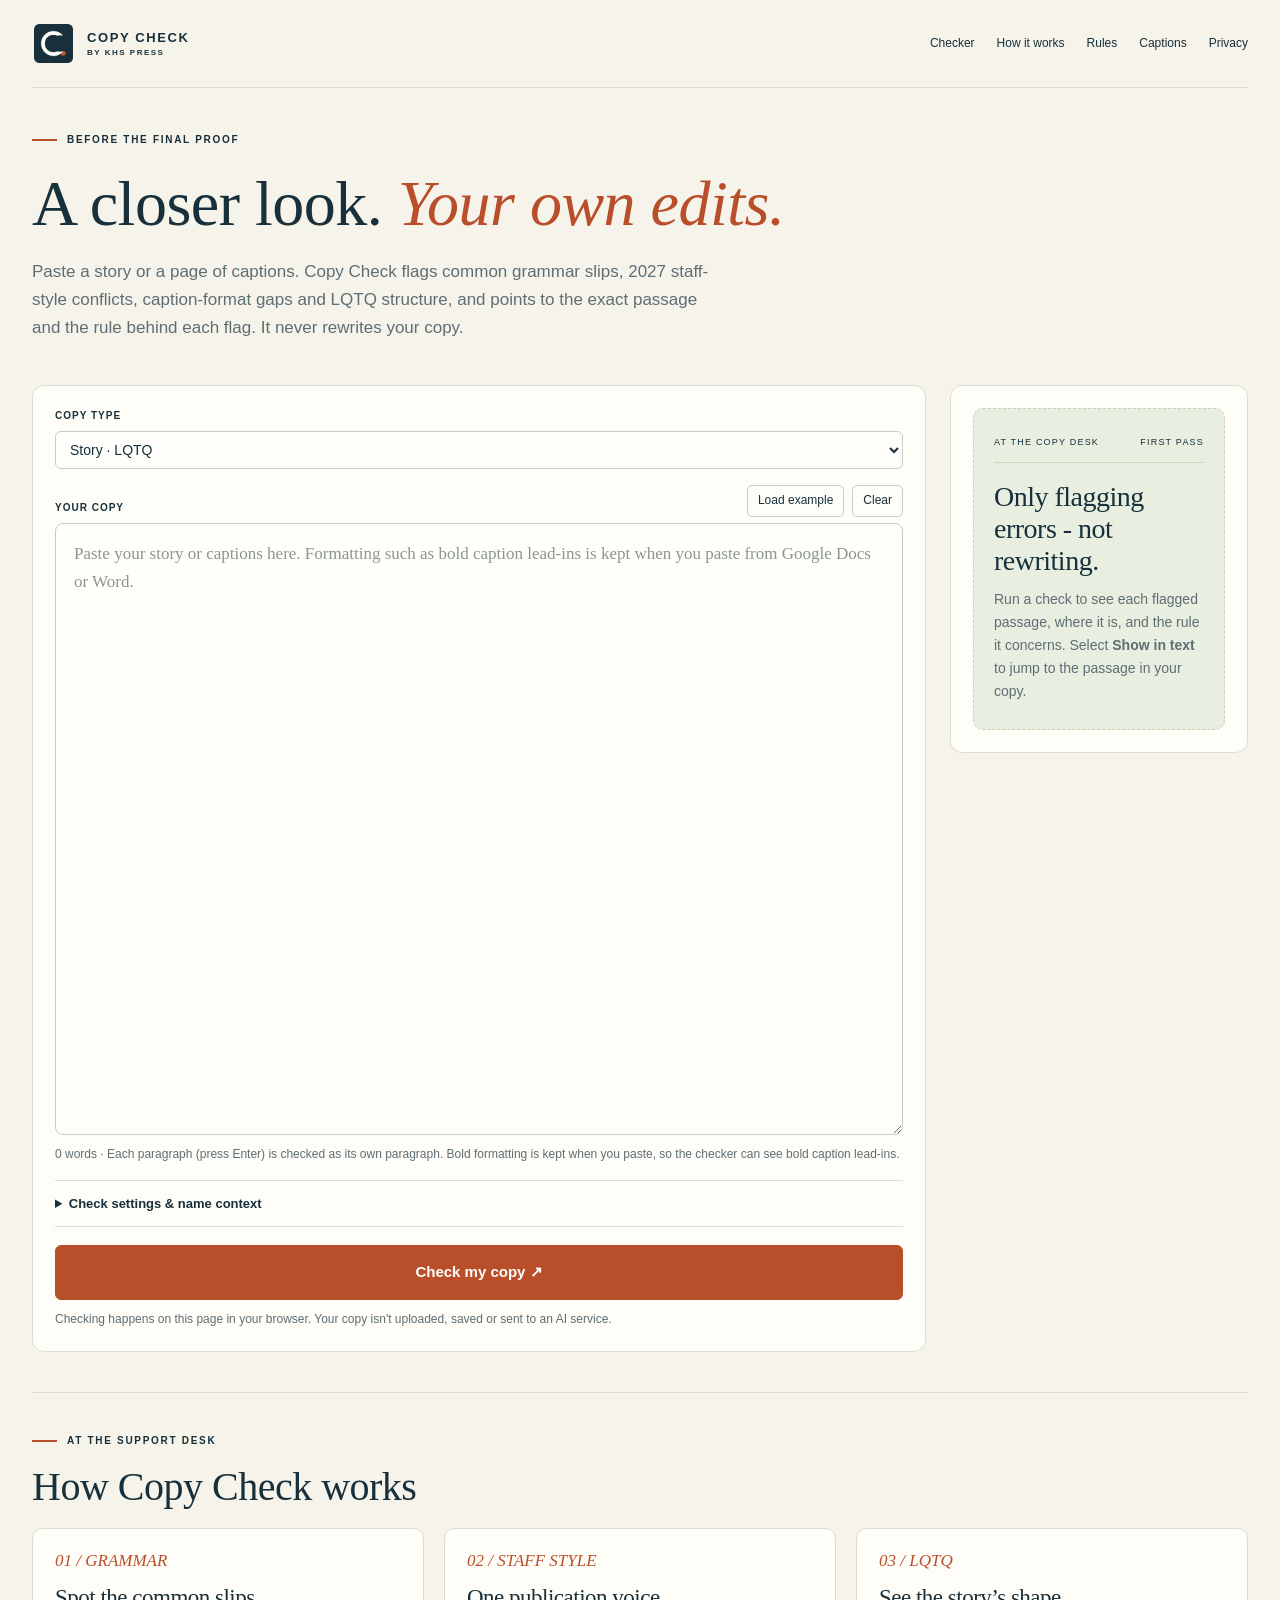
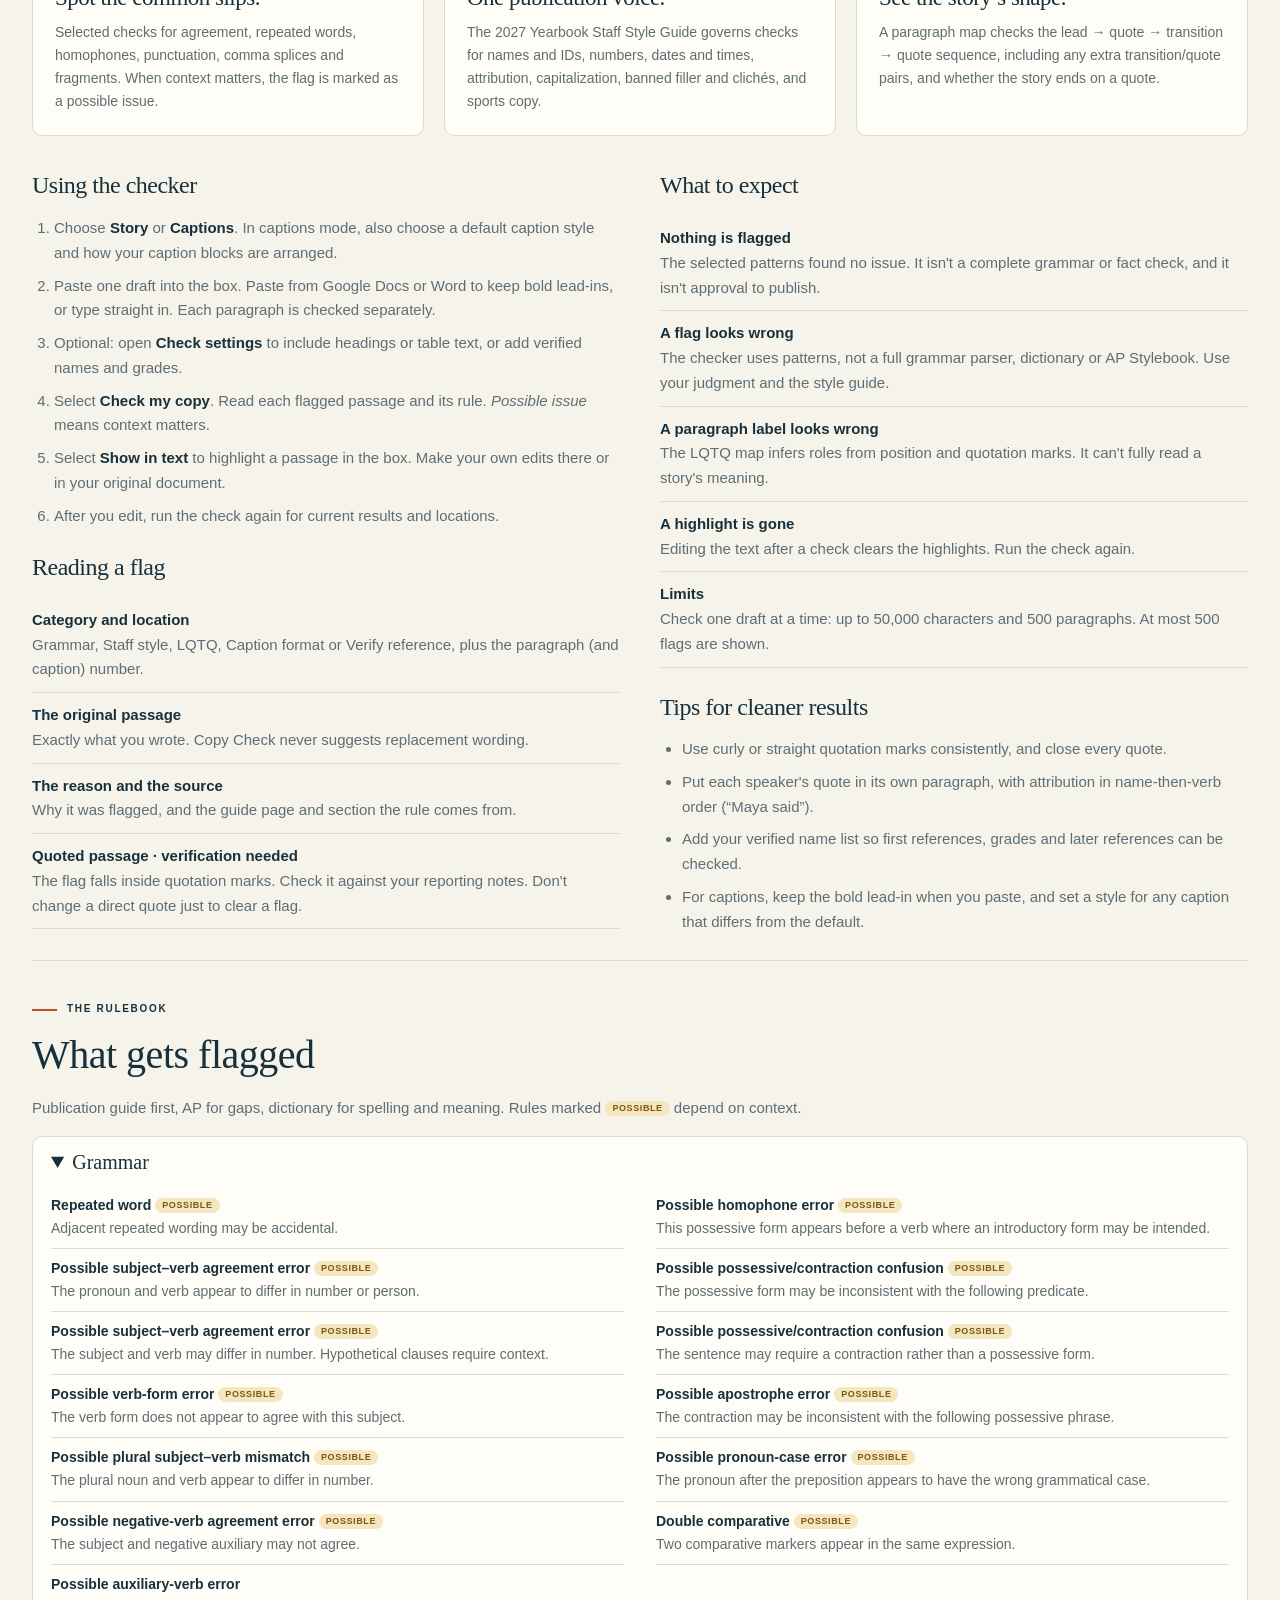
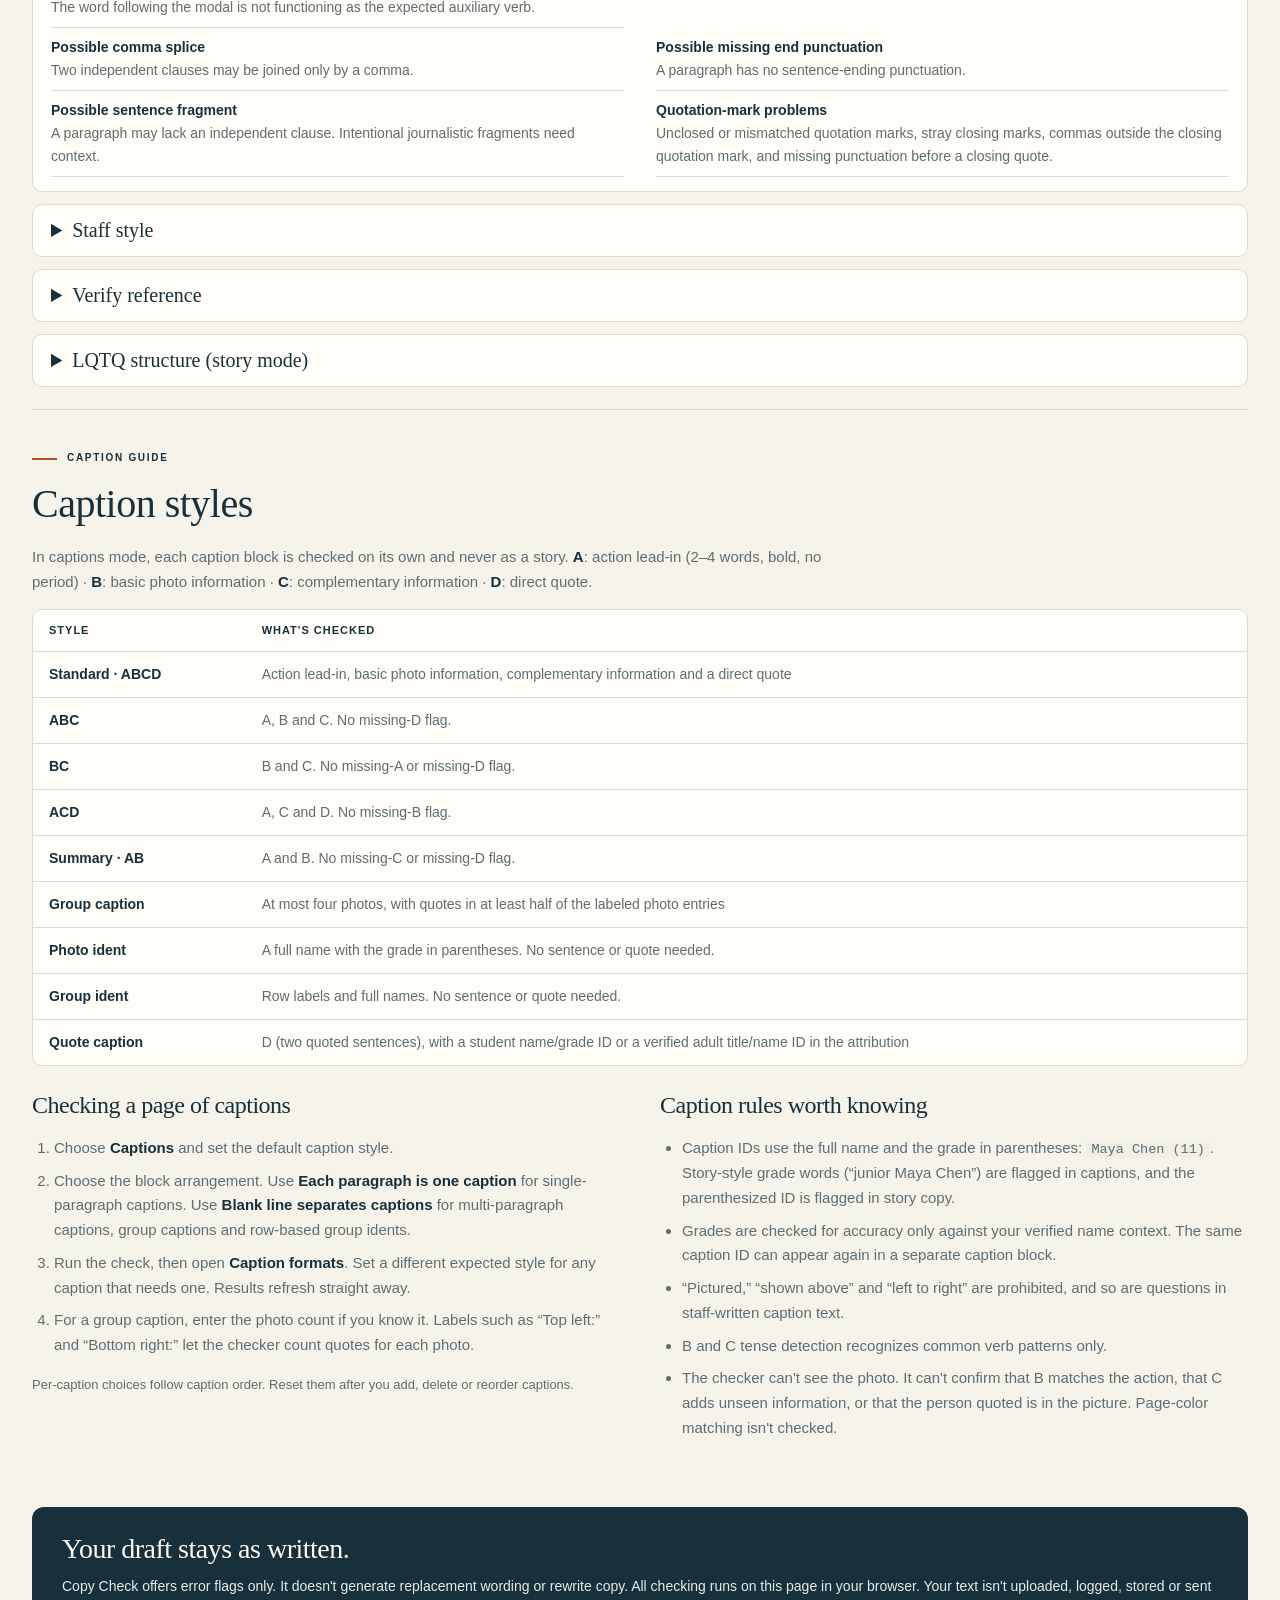
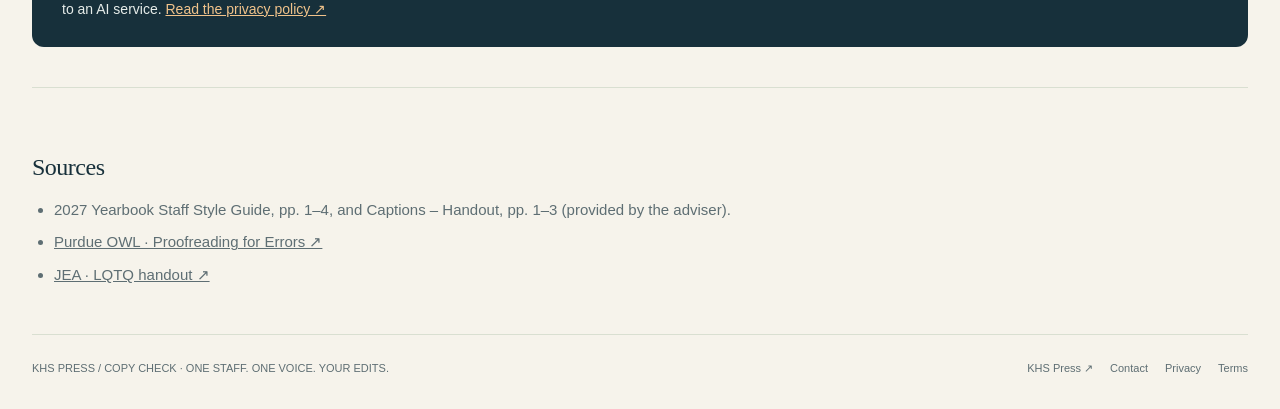
==== commit 6784531a: "Make results placeholder headline one line Co-Authored-By: Claude Opus 5.5 <noreply@anthropic.com> C" ====
--- a/index.html
+++ b/index.html
@@ -73,7 +73,7 @@
   <div id="status" class="status" role="status" hidden></div>
   <div id="empty" class="empty">
    <div class="meta"><span>AT THE COPY DESK</span><span>FIRST PASS</span></div>
-   <h2>Only flagging errors.<br>No rewrites.</h2>
+   <h2>Only flagging errors - not rewriting.</h2>
    <p>Run a check to see each flagged passage, where it is, and the rule it concerns. Select <strong>Show in text</strong> to jump to the passage in your copy.</p>
   </div>
   <section id="results" hidden aria-label="Check results">
